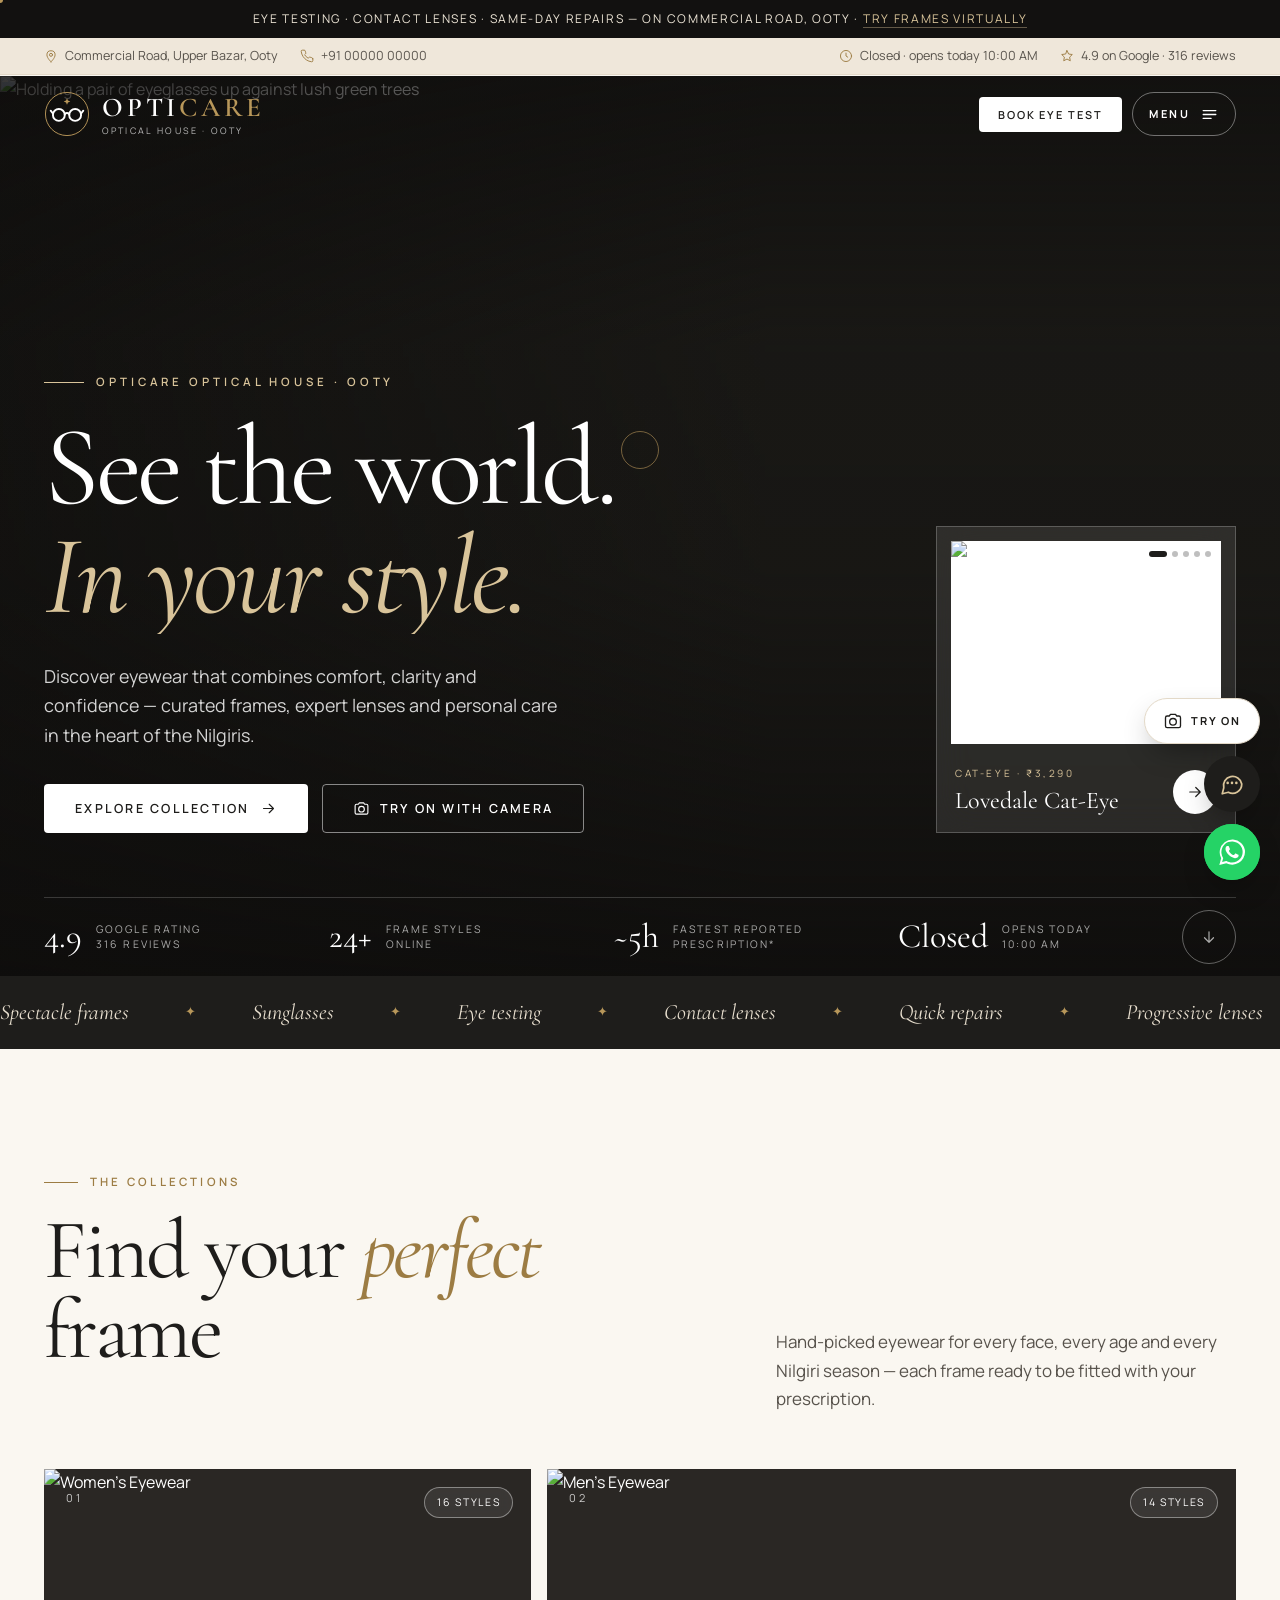
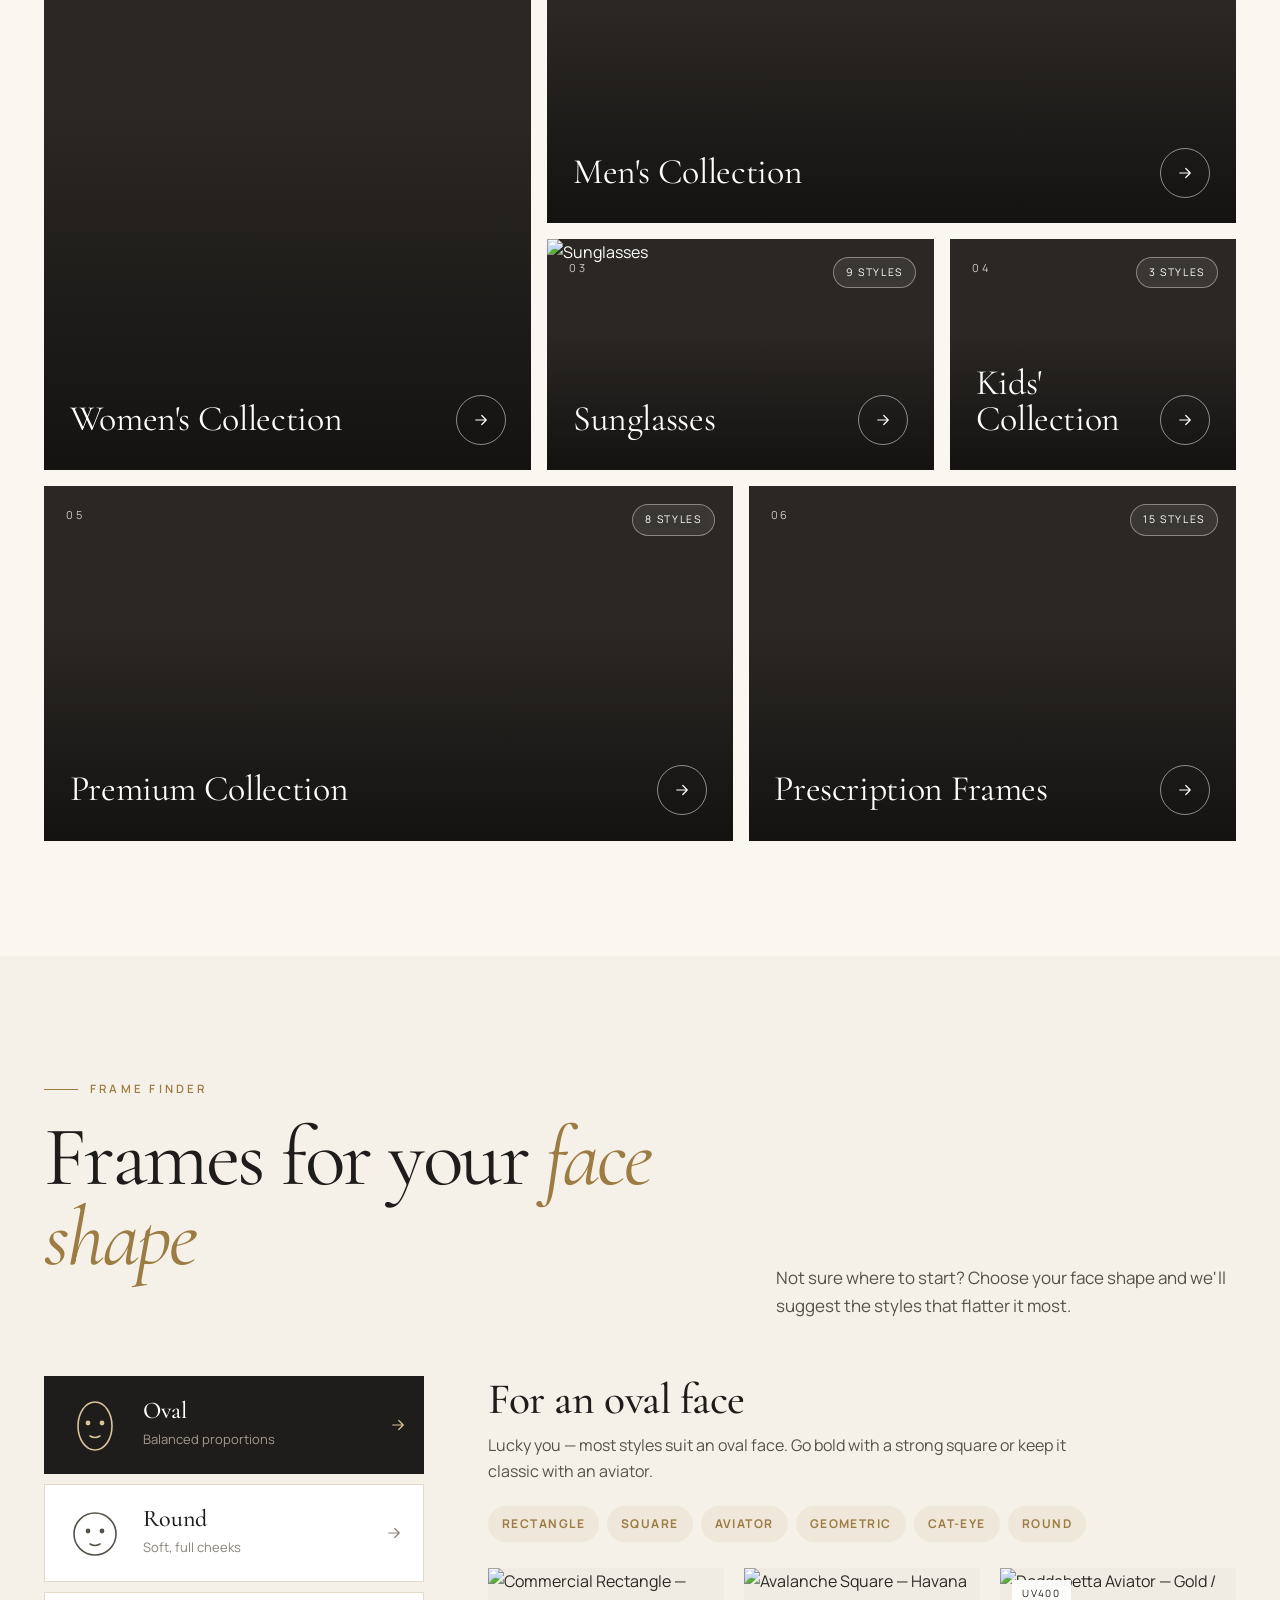
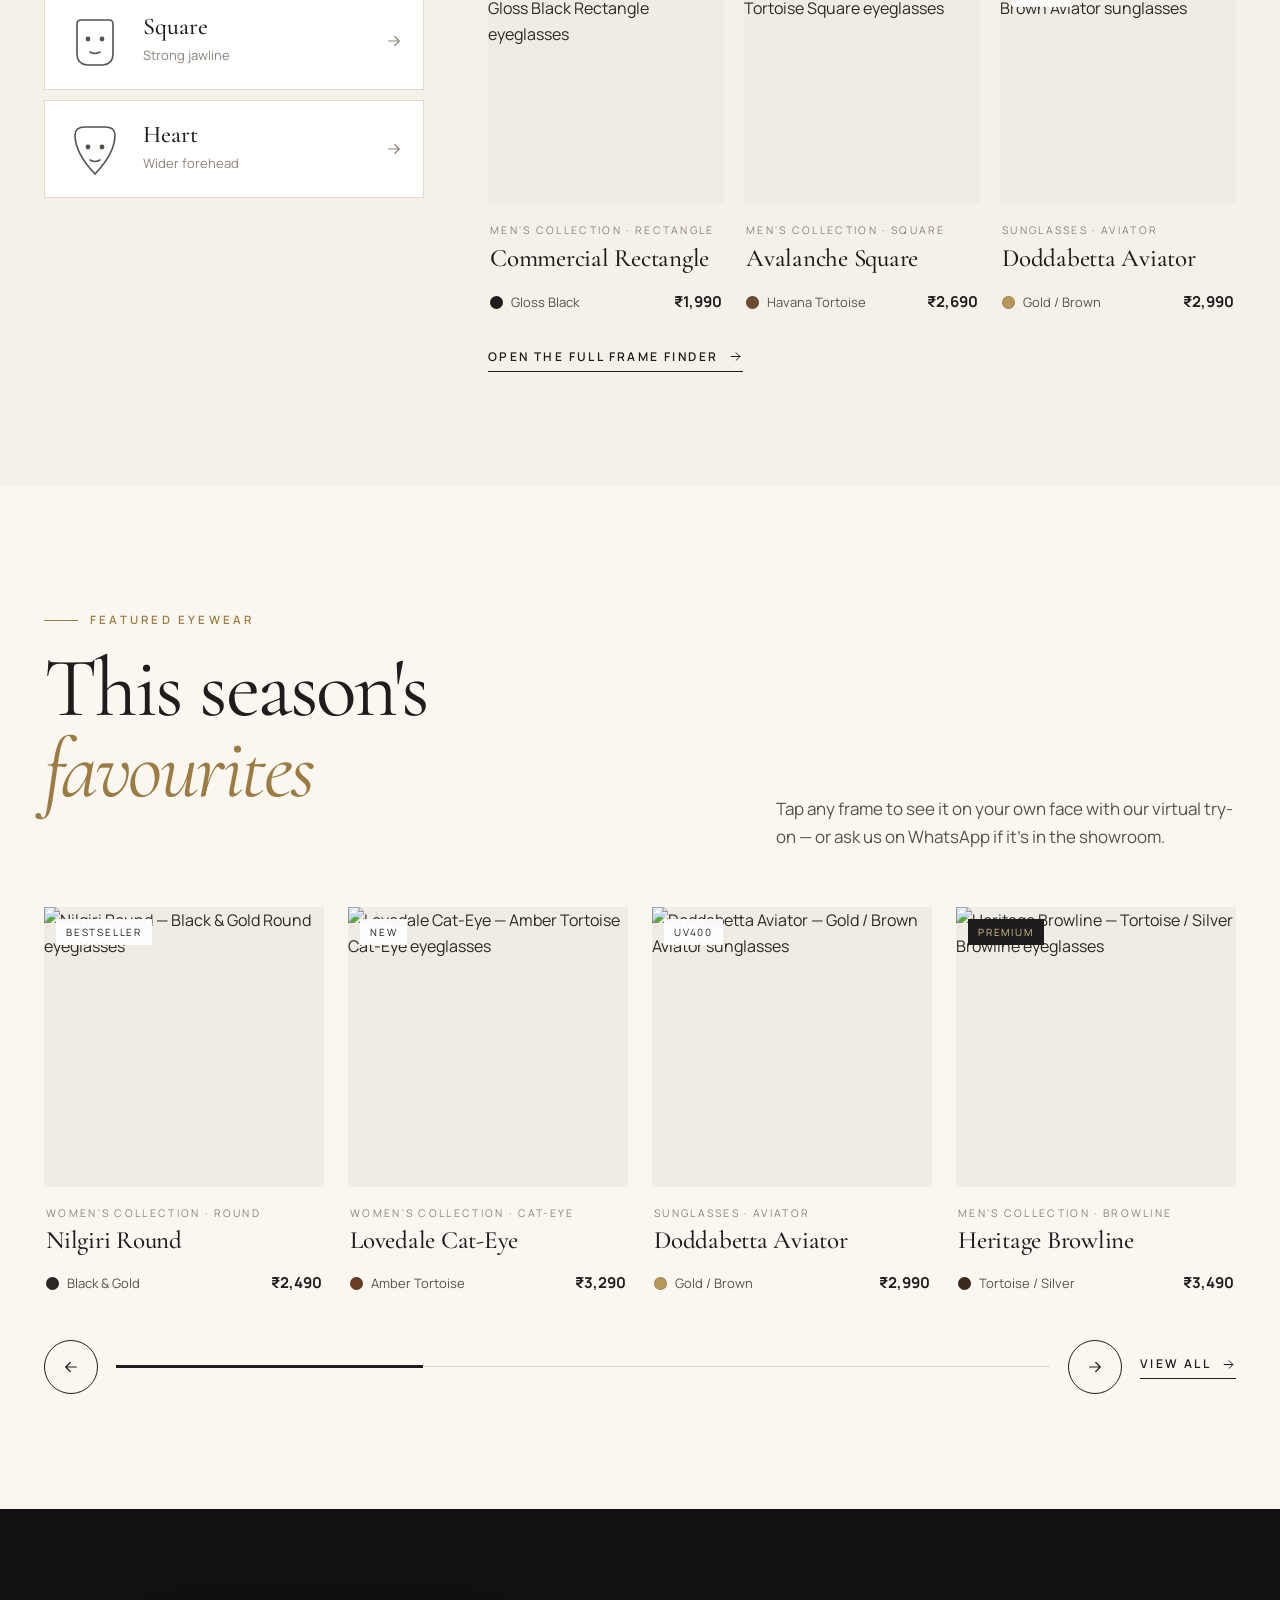
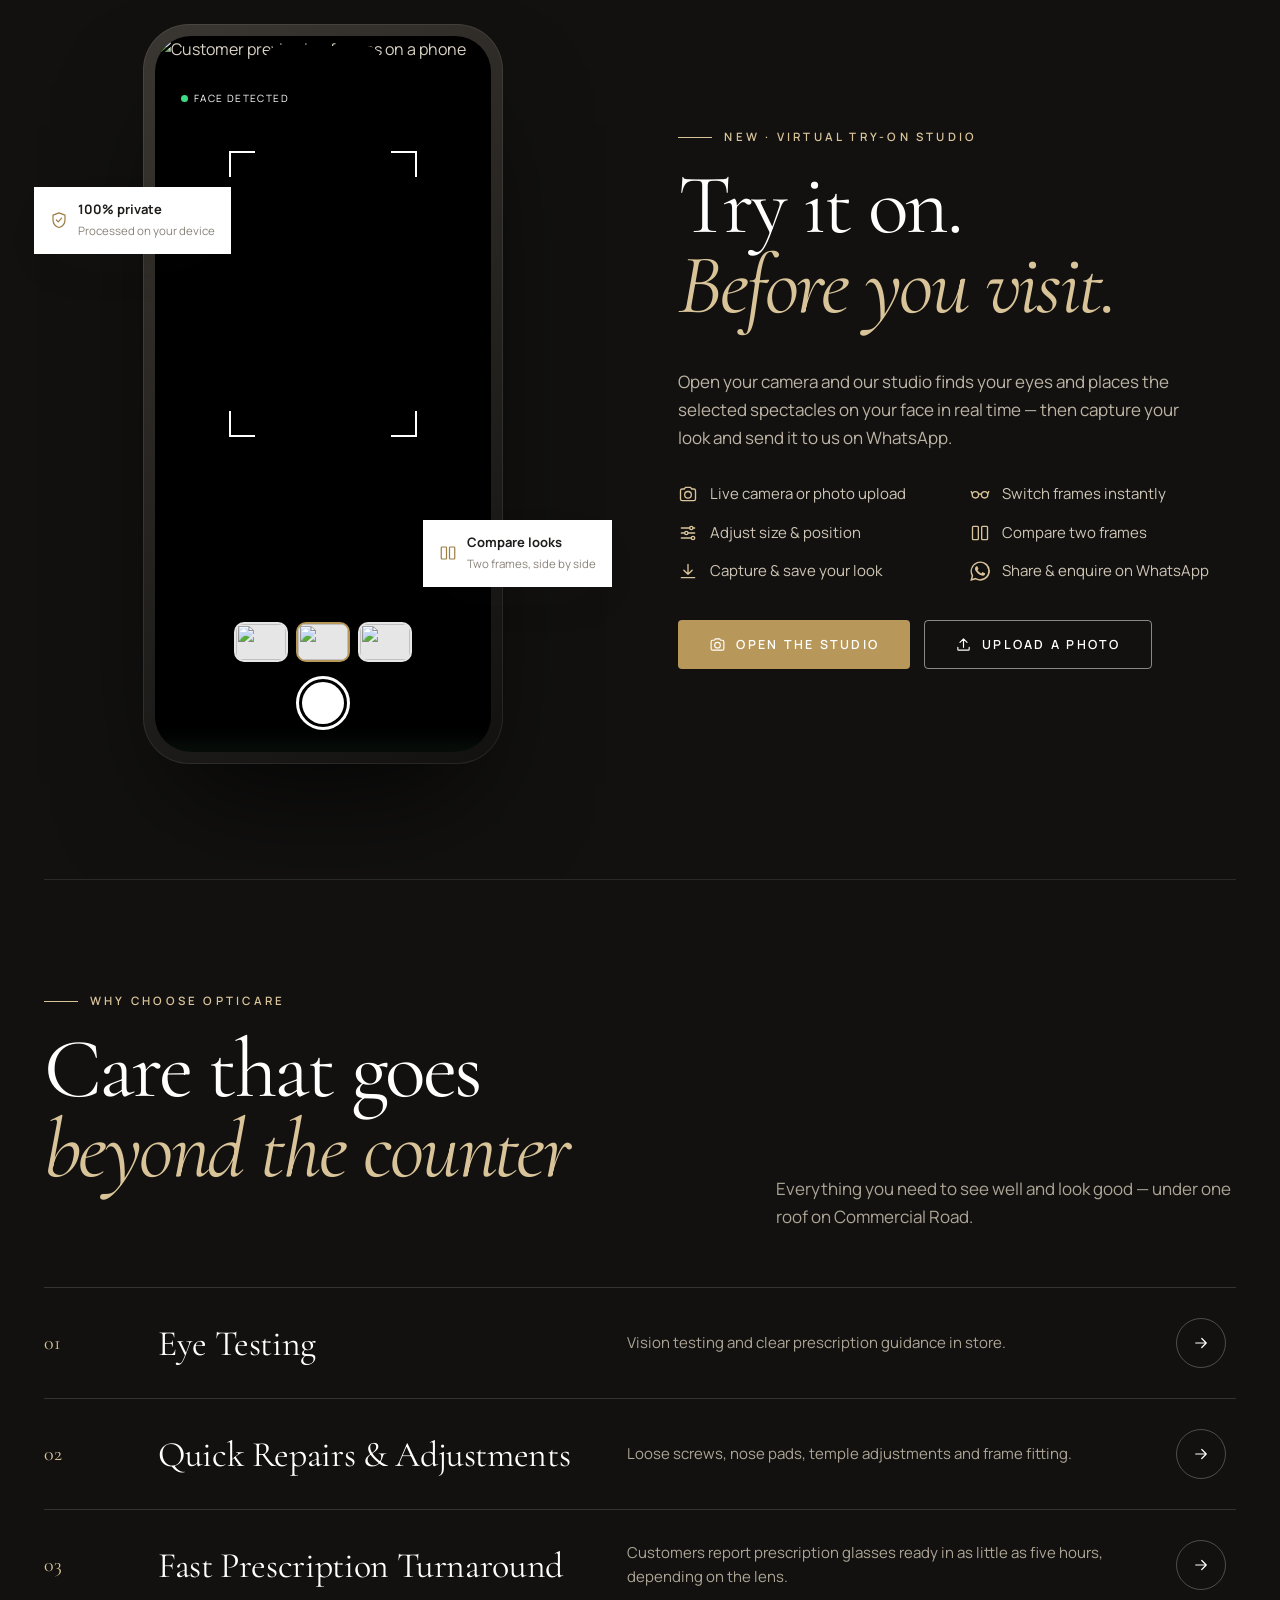
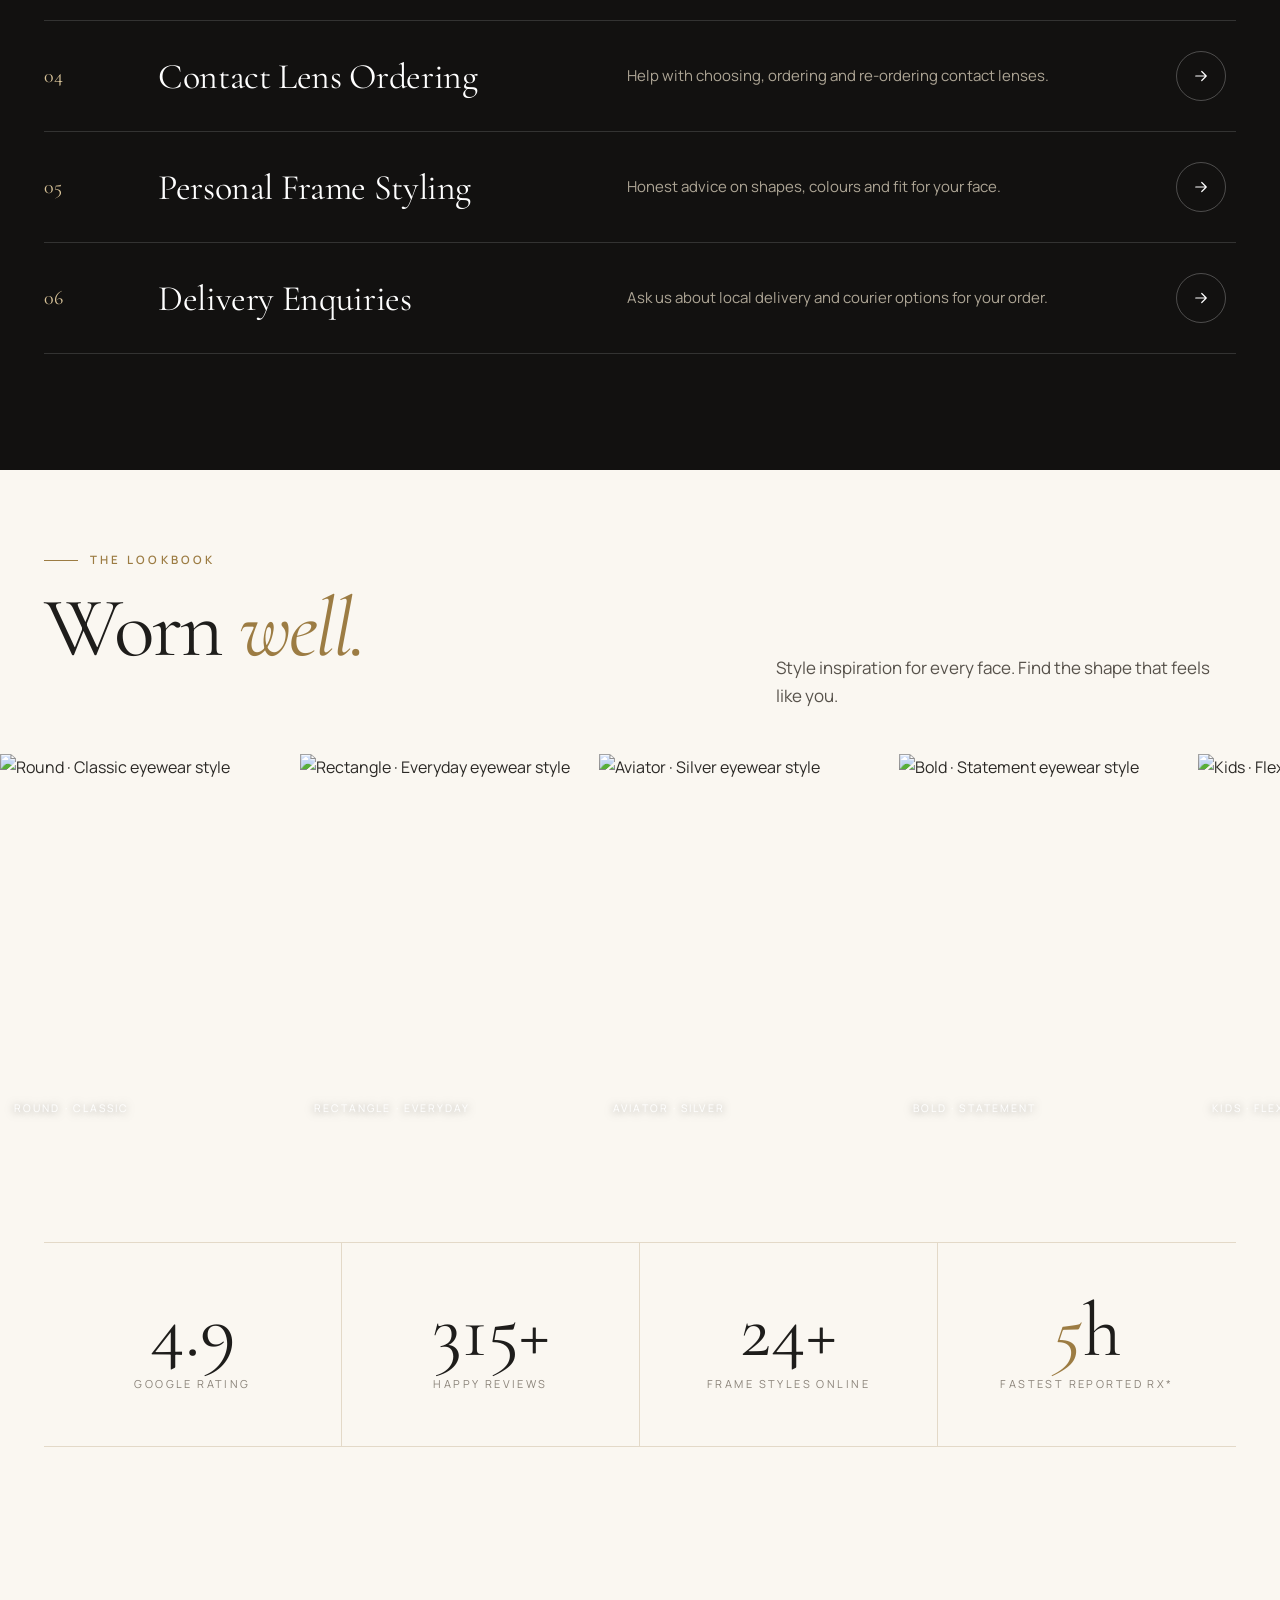
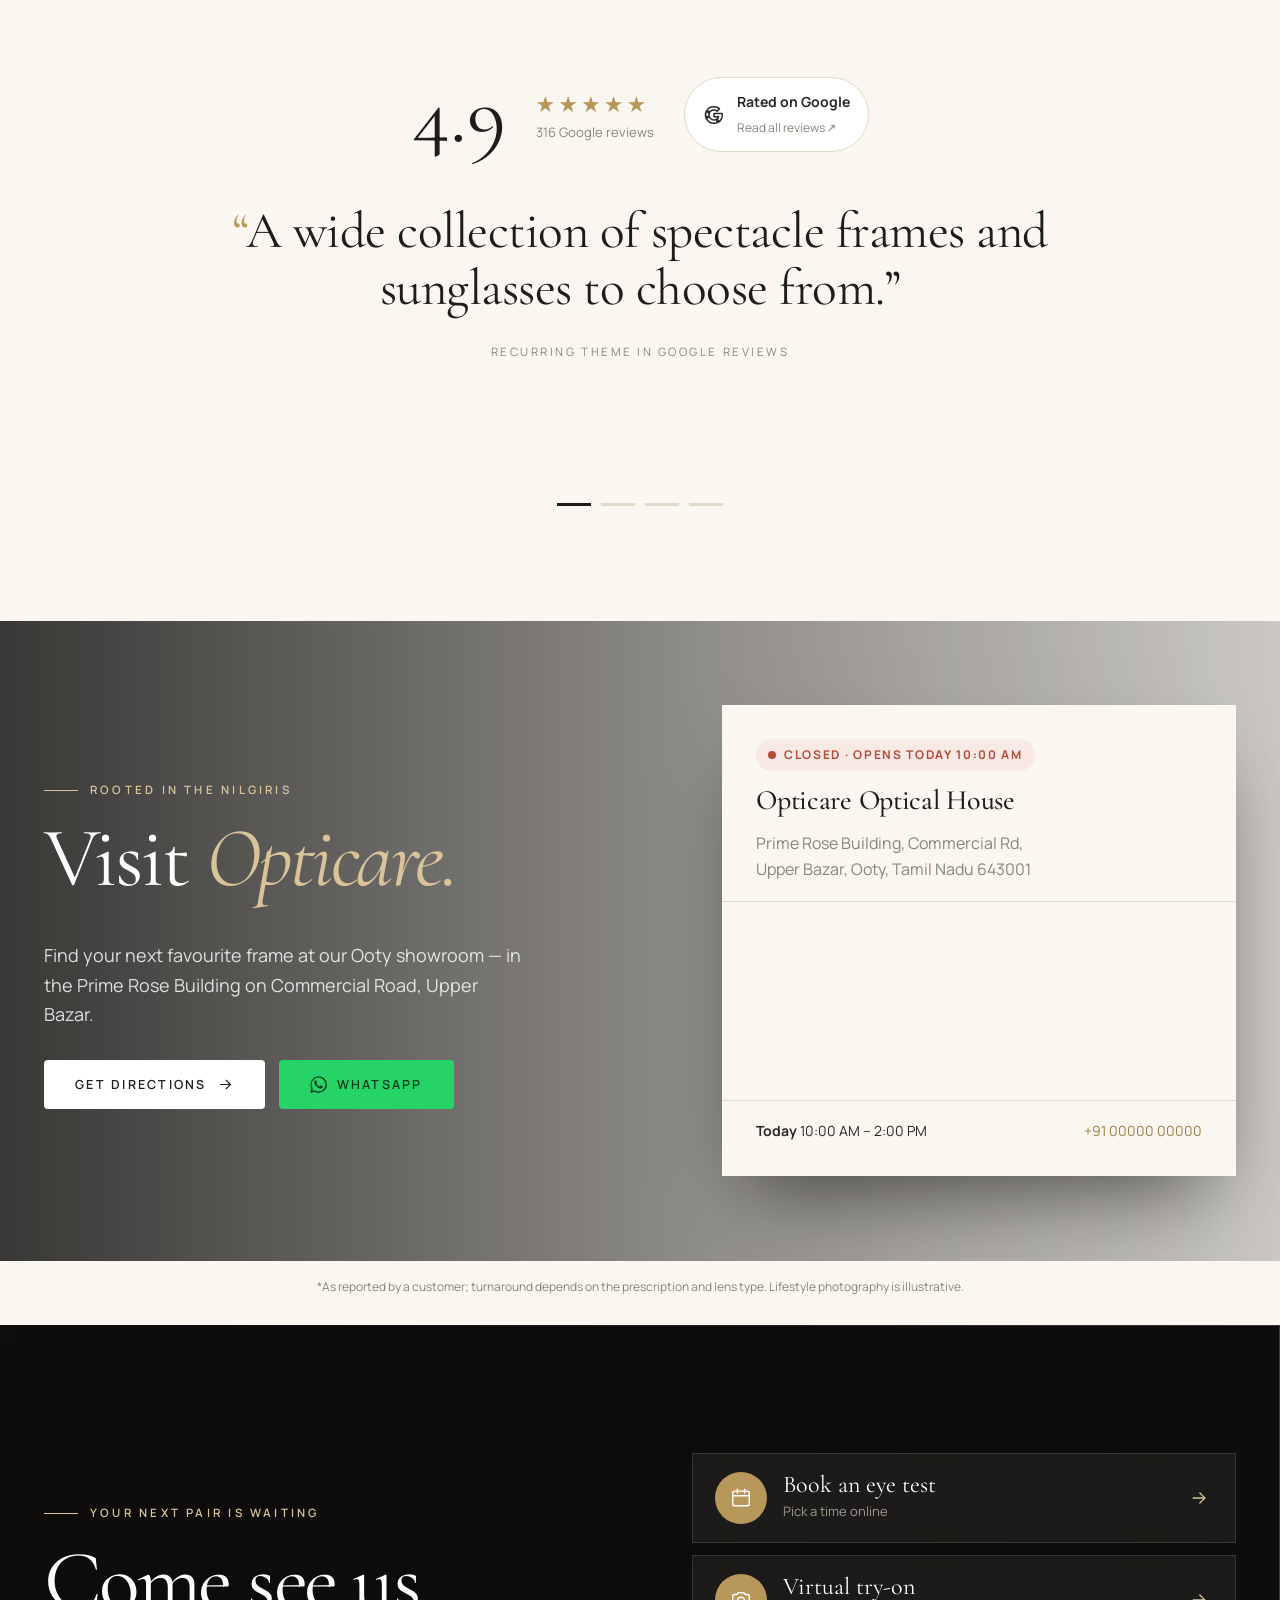
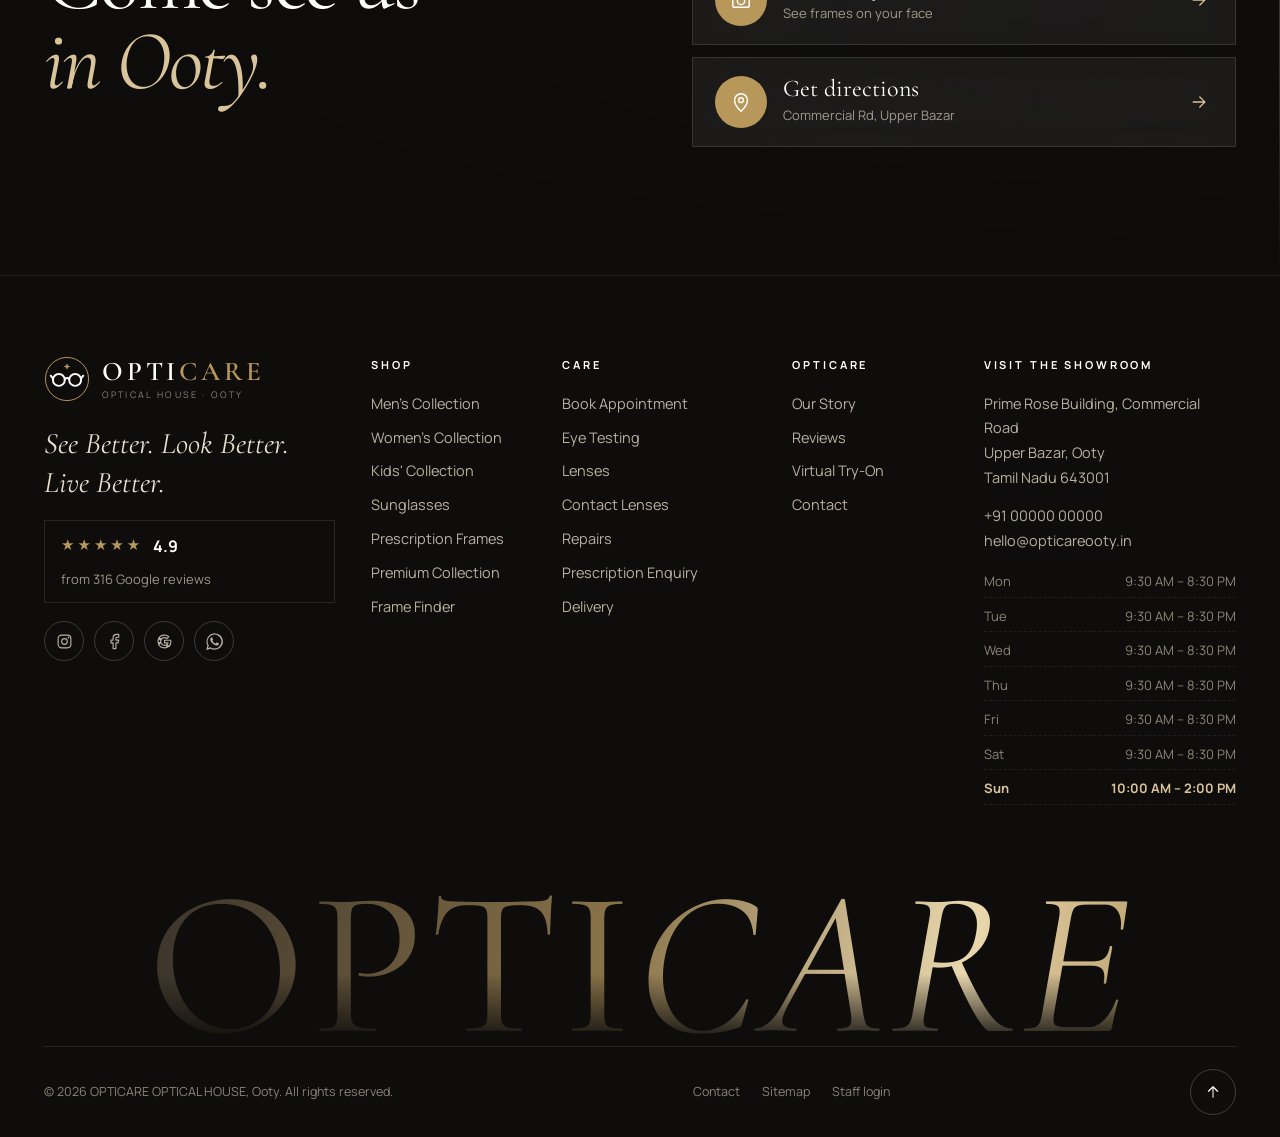
==== index.html @ bfa13536 "Initial commit: Opticare Optical House website Co-Authored-By: Claude Opus 5.5 <noreply@anthropic.co" ====
<!doctype html>
<html lang="en">
<head>
<meta charset="utf-8">
<meta name="viewport" content="width=device-width, initial-scale=1">
<title>Opticare Optical House – Best Optical Shop in Ooty | Spectacles, Sunglasses & Eye Testing</title>
<meta name="description" content="Opticare Optical House, Commercial Road, Ooty — premium spectacle frames, sunglasses, contact lenses, eye testing and quick repairs. Rated 4.9★ on Google. Try frames on virtually.">
<meta name="keywords" content="best optical shop in Ooty, spectacle shop Ooty, sunglasses shop Ooty, eye testing Ooty, contact lenses Ooty, spectacle repair Ooty, Commercial Road optical">
<meta property="og:type" content="website">
<meta property="og:title" content="Opticare Optical House – Ooty">
<meta property="og:description" content="See Better. Look Better. Live Better. Premium eyewear, eye testing and fast service on Commercial Road, Ooty.">
<meta property="og:image" content="assets/img/og-image.svg">
<meta name="theme-color" content="#FAF7F1">
<link rel="icon" href="assets/img/favicon.svg" type="image/svg+xml">
<link rel="preconnect" href="https://fonts.googleapis.com"><link rel="preconnect" href="https://fonts.gstatic.com" crossorigin>
<link href="https://fonts.googleapis.com/css2?family=Cormorant+Garamond:ital,wght@0,400;0,500;0,600;1,400;1,500&family=Manrope:wght@400;500;600;700&display=swap" rel="stylesheet">
<link rel="stylesheet" href="assets/css/style.css">
<link rel="stylesheet" href="assets/css/luxe.css">
<link rel="preconnect" href="https://images.unsplash.com">
<script type="application/ld+json">
{
  "@context": "https://schema.org",
  "@type": "Optician",
  "name": "OPTICARE OPTICAL HOUSE",
  "description": "Optical retailer in Ooty offering spectacle frames, sunglasses, contact lenses, eye testing and quick repairs.",
  "address": { "@type": "PostalAddress", "streetAddress": "Prime Rose Building, Commercial Rd, Upper Bazar", "addressLocality": "Ooty", "addressRegion": "Tamil Nadu", "postalCode": "643001", "addressCountry": "IN" },
  "aggregateRating": { "@type": "AggregateRating", "ratingValue": "4.9", "reviewCount": "316" },
  "priceRange": "₹₹",
  "hasMap": "https://www.google.com/maps/search/?api=1&query=OPTICARE+OPTICAL+HOUSE+Commercial+Rd+Ooty",
  "makesOffer": [
    { "@type": "Offer", "itemOffered": { "@type": "Service", "name": "Eye testing" } },
    { "@type": "Offer", "itemOffered": { "@type": "Service", "name": "Spectacle repair and adjustment" } },
    { "@type": "Offer", "itemOffered": { "@type": "Service", "name": "Contact lens ordering" } }
  ]
}
</script>
</head>
<body data-page="home" class="has-hero">
<div id="chrome-top"></div>
<main id="main">

  <!-- HERO -->
  <section class="hero-x" aria-labelledby="heroTitle">
    <div class="hx-bg"><img id="heroImg" alt="Holding a pair of eyeglasses up against lush green trees" fetchpriority="high"></div>
    <div class="container">
      <div class="hx-grid">
        <div>
          <div class="hx-kicker fade-up" style="--i:0"><i></i>Opticare Optical House · Ooty</div>
          <h1 id="heroTitle"><span class="line"><span style="--i:0">See the world.</span></span><span class="line"><span style="--i:1"><em>In your style.</em></span></span></h1>
          <p class="hx-lead fade-up" style="--i:1">Discover eyewear that combines comfort, clarity and confidence — curated frames, expert lenses and personal care in the heart of the Nilgiris.</p>
          <div class="btn-row fade-up" style="--i:2">
            <a class="btn btn-light" href="collections.html" data-cursor="Shop">Explore Collection <span data-icon="arrow"></span></a>
            <a class="btn btn-ghost-light" href="try-on.html" data-cursor="Try"><span data-icon="camera"></span> Try On With Camera</a>
          </div>
        </div>
        <aside class="glass-card fade-up" style="--i:3" aria-label="Featured frames">
          <div class="gc-dots" id="gcDots"></div>
          <div class="gc-media" id="gcMedia"></div>
          <div class="gc-body"><div><small id="gcCat">Featured frame</small><b id="gcName"></b></div><a class="gc-go" id="gcLink" aria-label="View featured frame"><span data-icon="arrow"></span></a></div>
        </aside>
      </div>
      <div class="hx-foot fade-up" style="--i:4">
        <div><strong>4.9</strong><span>Google rating<br>316 reviews</span></div>
        <div><strong id="hxCount">24+</strong><span>Frame styles<br>online</span></div>
        <div><strong>~5h</strong><span>Fastest reported<br>prescription*</span></div>
        <div><strong id="hxOpen">Open</strong><span id="hxOpenSub">Commercial Rd<br>Upper Bazar</span></div>
        <a class="hx-scroll" href="#collections" aria-label="Scroll to collections"><span data-icon="arrow"></span></a>
      </div>
    </div>
  </section>

  <div class="strip" aria-hidden="true"><div class="strip-track" id="strip"></div></div>

  <!-- COLLECTIONS BENTO -->
  <section class="section" id="collections" aria-labelledby="catTitle">
    <div class="container">
      <div class="split-head">
        <div><span class="eyebrow reveal">The Collections</span><h2 id="catTitle" class="mega-title reveal reveal-d1">Find your <em>perfect</em> frame</h2></div>
        <p class="reveal reveal-d2">Hand-picked eyewear for every face, every age and every Nilgiri season — each frame ready to be fitted with your prescription.</p>
      </div>
      <div class="bento" id="bento"></div>
    </div>
  </section>

  <!-- FACE SHAPE FINDER -->
  <section class="section bg-ivory2" aria-labelledby="faceTitle">
    <div class="container">
      <div class="split-head">
        <div><span class="eyebrow reveal">Frame Finder</span><h2 id="faceTitle" class="mega-title reveal reveal-d1">Frames for your <em>face shape</em></h2></div>
        <p class="reveal reveal-d2">Not sure where to start? Choose your face shape and we'll suggest the styles that flatter it most.</p>
      </div>
      <div class="face-finder reveal">
        <div class="face-tabs" id="faceTabs" role="tablist"></div>
        <div class="face-result" id="faceResult" aria-live="polite"></div>
      </div>
    </div>
  </section>

  <!-- FEATURED RAIL -->
  <section class="section" aria-labelledby="featTitle">
    <div class="container">
      <div class="split-head">
        <div><span class="eyebrow reveal">Featured Eyewear</span><h2 id="featTitle" class="mega-title reveal reveal-d1">This season's <em>favourites</em></h2></div>
        <p class="reveal reveal-d2">Tap any frame to see it on your own face with our virtual try-on — or ask us on WhatsApp if it's in the showroom.</p>
      </div>
      <div class="rail-wrap reveal">
        <div class="rail" id="rail"></div>
        <div class="rail-ctrl"><button class="rail-btn prev" id="railPrev" aria-label="Previous frames"><span data-icon="arrow"></span></button><div class="rail-bar"><i id="railBar"></i></div><button class="rail-btn" id="railNext" aria-label="Next frames"><span data-icon="arrow"></span></button><a class="link-arrow" href="collections.html">View all <span data-icon="arrow"></span></a></div>
      </div>
    </div>
  </section>

  <!-- TRY-ON SHOWCASE -->
  <section class="section ink" aria-labelledby="tryTitle">
    <div class="container tryon-show">
      <div style="position:relative">
        <div class="device reveal">
          <div class="screen">
            <span class="notch"></span>
            <img id="devImg" alt="Customer previewing frames on a phone" loading="lazy">
            <div class="scan"></div>
            <div class="focus-box"><i></i><i></i><i></i><i></i></div>
            <div class="dev-chip"><i></i>Face detected</div>
            <div class="dev-ui"><div class="dev-frames" id="devFrames"></div><div class="dev-shutter"></div></div>
          </div>
        </div>
        <div class="float-chip" style="left:-10px;top:22%"><span data-icon="shield"></span><div><b>100% private</b><small>Processed on your device</small></div></div>
        <div class="float-chip" style="right:-10px;bottom:24%;animation-delay:-3s"><span data-icon="compare"></span><div><b>Compare looks</b><small>Two frames, side by side</small></div></div>
      </div>
      <div>
        <span class="eyebrow">New · Virtual Try-On Studio</span>
        <h2 id="tryTitle" class="mega-title">Try it on.<br><em>Before you visit.</em></h2>
        <p style="font-size:17px;color:#BDB4A5;max-width:520px">Open your camera and our studio finds your eyes and places the selected spectacles on your face in real time — then capture your look and send it to us on WhatsApp.</p>
        <ul class="feature-list">
          <li><span data-icon="camera"></span>Live camera or photo upload</li>
          <li><span data-icon="frame"></span>Switch frames instantly</li>
          <li><span data-icon="sliders"></span>Adjust size & position</li>
          <li><span data-icon="compare"></span>Compare two frames</li>
          <li><span data-icon="download"></span>Capture & save your look</li>
          <li><span data-icon="whatsapp"></span>Share & enquire on WhatsApp</li>
        </ul>
        <div class="btn-row"><a class="btn btn-gold" href="try-on.html"><span data-icon="camera"></span> Open the Studio</a><a class="btn btn-ghost-light" href="try-on.html?mode=upload"><span data-icon="upload"></span> Upload a Photo</a></div>
      </div>
    </div>
  </section>

  <!-- SERVICES -->
  <section class="section ink" style="padding-top:0" aria-labelledby="svcTitle">
    <div class="container">
      <div class="split-head" style="border-top:1px solid rgba(255,255,255,.1);padding-top:clamp(60px,8vw,110px)">
        <div><span class="eyebrow">Why Choose Opticare</span><h2 id="svcTitle" class="mega-title">Care that goes <em>beyond the counter</em></h2></div>
        <p style="color:#ADA595">Everything you need to see well and look good — under one roof on Commercial Road.</p>
      </div>
      <div class="svc-rows" id="svcRows"></div>
    </div>
    <div class="hover-img" id="hoverImg"><img alt=""></div>
  </section>

  <!-- LOOKBOOK -->
  <section class="section-sm" aria-label="Lookbook" style="padding-bottom:30px">
    <div class="container" style="margin-bottom:34px"><div class="split-head" style="margin:0"><div><span class="eyebrow">The Lookbook</span><h2 class="mega-title">Worn <em>well.</em></h2></div><p>Style inspiration for every face. Find the shape that feels like you.</p></div></div>
    <div class="lookbook"><div class="lb-track" id="lookbook"></div></div>
  </section>

  <!-- COUNTERS -->
  <section class="section-sm" aria-label="Opticare in numbers">
    <div class="container"><div class="counter-band reveal">
      <div><strong data-count="4.9" data-dec="1">0</strong><span>Google rating</span></div>
      <div><strong data-count="316" data-suffix="+">0</strong><span>Happy reviews</span></div>
      <div><strong data-count="24" data-suffix="+" id="ctFrames">0</strong><span>Frame styles online</span></div>
      <div><strong><em data-count="5">0</em>h</strong><span>Fastest reported Rx*</span></div>
    </div></div>
  </section>

  <!-- REVIEWS -->
  <section class="section" aria-labelledby="revTitle">
    <div class="container">
      <div class="center"><span class="eyebrow no-line reveal">Trusted by our customers</span><h2 id="revTitle" class="sr-only">Customer reviews</h2></div>
      <div class="rating-row reveal">
        <span class="big">4.9</span>
        <div><div class="stars" style="font-size:22px">★★★★★</div><div class="muted" style="font-size:13px">316 Google reviews</div></div>
        <a class="g-badge" id="gBadge" target="_blank" rel="noopener"><span data-icon="google"></span><div><b>Rated on Google</b><small>Read all reviews ↗</small></div></a>
      </div>
      <div class="statement reveal" id="statement"></div>
      <div class="st-dots" id="stDots"></div>
    </div>
  </section>

  <!-- VISIT / OOTY -->
  <section class="photo-band" aria-labelledby="visitTitle">
    <div class="pb-bg" data-depth="-0.12"><img id="bandImg" alt="The Nilgiri mountain railway winding through green hills near Ooty" loading="lazy"></div>
    <div class="container">
      <div>
        <span class="eyebrow" style="color:var(--gold-soft)">Rooted in the Nilgiris</span>
        <h2 id="visitTitle" class="mega-title" style="color:#fff">Visit <em style="color:var(--gold-soft)">Opticare.</em></h2>
        <p style="font-size:18px;color:rgba(255,255,255,.82);max-width:480px">Find your next favourite frame at our Ooty showroom — in the Prime Rose Building on Commercial Road, Upper Bazar.</p>
        <div class="btn-row" style="margin-top:30px"><a class="btn btn-light" data-dir>Get Directions <span data-icon="arrow"></span></a><a class="btn btn-wa" data-wa="Hello Opticare, I'd like to visit the showroom."><span data-icon="whatsapp"></span> WhatsApp</a></div>
      </div>
      <div class="visit-card reveal">
        <span class="open-pill" id="visitPill"></span>
        <h4 style="margin-top:14px">Opticare Optical House</h4>
        <p class="muted" style="margin:0">Prime Rose Building, Commercial Rd,<br>Upper Bazar, Ooty, Tamil Nadu 643001</p>
        <div class="map-mini"><iframe id="homeMap" title="Map to Opticare Optical House, Ooty" loading="lazy" referrerpolicy="no-referrer-when-downgrade"></iframe></div>
        <div style="display:flex;justify-content:space-between;gap:12px;flex-wrap:wrap;font-size:14px"><span><b>Today</b> <span id="todayHours"></span></span><a data-store="phone" data-tel class="gold"></a></div>
      </div>
    </div>
  </section>

  <p class="muted center" style="font-size:12px;padding:16px">*As reported by a customer; turnaround depends on the prescription and lens type. Lifestyle photography is illustrative.</p>
</main>
<div id="chrome-bottom"></div>
<script src="assets/js/data.js"></script>
<script src="assets/js/frames.js"></script>
<script src="assets/js/layout.js"></script>
<script src="assets/js/pages.js"></script>
</body>
</html>
---- assets/css/style.css ----
/* ==========================================================
   OPTICARE OPTICAL HOUSE — premium eyewear showroom theme
   Ivory · Charcoal · Champagne gold · Light beige
   ========================================================== */
:root {
  --ivory: #FAF7F1;
  --ivory-2: #F6F1E8;
  --beige: #EFE7DA;
  --beige-2: #E6DBC9;
  --charcoal: #1E1D1B;
  --ink: #2B2926;
  --ink-2: #57524B;
  --muted: #8A8379;
  --gold: #B8975A;
  --gold-deep: #9C7C43;
  --gold-soft: #D9C49A;
  --line: #E3D9C8;
  --white: #FFFFFF;
  --black: #121110;
  --green: #2F7D5B;
  --red: #B54A3A;
  --amber: #B7862C;
  --wa: #25D366;
  --serif: "Cormorant Garamond", "Playfair Display", Georgia, serif;
  --sans: "Manrope", "Inter", system-ui, -apple-system, "Segoe UI", sans-serif;
  --radius: 4px;
  --radius-lg: 14px;
  --shadow: 0 18px 50px -24px rgba(30, 29, 27, .28);
  --shadow-sm: 0 6px 24px -14px rgba(30, 29, 27, .3);
  --ease: cubic-bezier(.22, .8, .24, 1);
  --container: 1240px;
}

*, *::before, *::after { box-sizing: border-box; }
html { scroll-behavior: smooth; -webkit-text-size-adjust: 100%; }
body {
  margin: 0; background: var(--ivory); color: var(--ink);
  font-family: var(--sans); font-size: 16px; line-height: 1.65;
  -webkit-font-smoothing: antialiased; overflow-x: hidden;
}
img, svg, video, canvas { max-width: 100%; display: block; }
a { color: inherit; text-decoration: none; }
button { font: inherit; cursor: pointer; }
input, select, textarea { font: inherit; color: inherit; }
::selection { background: var(--gold-soft); color: var(--charcoal); }
:focus-visible { outline: 2px solid var(--gold); outline-offset: 3px; }

h1, h2, h3, h4 { font-family: var(--serif); font-weight: 500; color: var(--charcoal); line-height: 1.1; margin: 0 0 .5em; letter-spacing: -.01em; }
h1 { font-size: clamp(42px, 6.4vw, 92px); }
h2 { font-size: clamp(32px, 4.2vw, 56px); }
h3 { font-size: clamp(22px, 2.2vw, 30px); }
h4 { font-size: 21px; }
p { margin: 0 0 1em; }
.serif { font-family: var(--serif); }
.italic { font-style: italic; }
.muted { color: var(--muted); }
.gold { color: var(--gold-deep); }
.center { text-align: center; }
.hidden { display: none !important; }
.sr-only { position: absolute; width: 1px; height: 1px; overflow: hidden; clip: rect(0 0 0 0); white-space: nowrap; }

.container { width: 100%; max-width: var(--container); margin: 0 auto; padding: 0 24px; }
.section { padding: clamp(64px, 9vw, 120px) 0; }
.section-sm { padding: clamp(40px, 6vw, 72px) 0; }
.bg-beige { background: var(--beige); }
.bg-ivory2 { background: var(--ivory-2); }
.bg-dark { background: var(--charcoal); color: #E9E3D8; }
.bg-dark h1, .bg-dark h2, .bg-dark h3, .bg-dark h4 { color: #FBF8F2; }

.eyebrow {
  display: inline-flex; align-items: center; gap: 12px;
  font-size: 11.5px; letter-spacing: .28em; text-transform: uppercase;
  color: var(--gold-deep); font-weight: 600; margin-bottom: 18px;
}
.eyebrow::before { content: ""; width: 34px; height: 1px; background: currentColor; }
.eyebrow.no-line::before { display: none; }
.lead { font-size: clamp(17px, 1.5vw, 20px); color: var(--ink-2); max-width: 640px; }
.sec-head { display: flex; justify-content: space-between; align-items: flex-end; gap: 24px; margin-bottom: 48px; flex-wrap: wrap; }
.sec-head > div { max-width: 680px; }
.sec-head.center { flex-direction: column; align-items: center; text-align: center; }
.sec-head.center .lead { margin: 0 auto; }
.divider { height: 1px; background: var(--line); border: 0; margin: 32px 0; }

/* ---------- Buttons ---------- */
.btn {
  display: inline-flex; align-items: center; justify-content: center; gap: 10px;
  padding: 15px 30px; border-radius: var(--radius); border: 1px solid transparent;
  font-size: 12.5px; font-weight: 600; letter-spacing: .18em; text-transform: uppercase;
  transition: background .35s var(--ease), color .35s var(--ease), border-color .35s var(--ease), transform .35s var(--ease), box-shadow .35s var(--ease);
  white-space: nowrap; line-height: 1.2;
}
.btn svg { width: 17px; height: 17px; flex: none; }
.btn-dark { background: var(--black); color: #fff; }
.btn-dark:hover { background: var(--gold-deep); transform: translateY(-2px); box-shadow: var(--shadow-sm); }
.btn-outline { border-color: var(--charcoal); color: var(--charcoal); background: transparent; }
.btn-outline:hover { background: var(--charcoal); color: #fff; }
.btn-light { background: #fff; color: var(--charcoal); }
.btn-light:hover { background: var(--gold-soft); }
.btn-gold { background: var(--gold); color: #fff; }
.btn-gold:hover { background: var(--gold-deep); transform: translateY(-2px); }
.btn-ghost-light { border-color: rgba(255,255,255,.5); color: #fff; }
.btn-ghost-light:hover { background: #fff; color: var(--charcoal); }
.btn-wa { background: var(--wa); color: #0B3B1E; }
.btn-wa:hover { background: #1EBE5A; transform: translateY(-2px); }
.btn-sm { padding: 10px 18px; font-size: 11px; }
.btn-block { width: 100%; }
.btn[disabled] { opacity: .45; pointer-events: none; }
.link-arrow { display: inline-flex; align-items: center; gap: 10px; font-size: 12px; letter-spacing: .2em; text-transform: uppercase; font-weight: 600; color: var(--charcoal); border-bottom: 1px solid var(--charcoal); padding-bottom: 4px; transition: gap .3s var(--ease), color .3s; }
.link-arrow:hover { gap: 16px; color: var(--gold-deep); border-color: var(--gold-deep); }
.link-arrow svg { width: 15px; height: 15px; }
.btn-row { display: flex; flex-wrap: wrap; gap: 14px; }

/* ---------- Top bar & header ---------- */
.announce { background: var(--black); color: #EDE5D6; text-align: center; font-size: 12px; letter-spacing: .14em; text-transform: uppercase; padding: 9px 16px; }
.announce a { color: var(--gold-soft); border-bottom: 1px solid rgba(217,196,154,.4); }
.topbar { background: var(--beige); font-size: 12.5px; color: var(--ink-2); border-bottom: 1px solid var(--line); }
.topbar .container { display: flex; justify-content: space-between; gap: 18px; padding-top: 8px; padding-bottom: 8px; }
.topbar .tb-group { display: flex; gap: 22px; align-items: center; flex-wrap: wrap; }
.topbar a, .topbar span { display: inline-flex; gap: 7px; align-items: center; }
.topbar svg { width: 14px; height: 14px; color: var(--gold-deep); }
.topbar a:hover { color: var(--charcoal); }

.site-header { position: sticky; top: 0; z-index: 60; background: rgba(250, 247, 241, .92); backdrop-filter: saturate(1.4) blur(14px); -webkit-backdrop-filter: saturate(1.4) blur(14px); border-bottom: 1px solid transparent; transition: border-color .3s, box-shadow .3s; }
.site-header.scrolled { border-color: var(--line); box-shadow: 0 10px 30px -26px rgba(0,0,0,.5); }
.nav { display: flex; align-items: center; justify-content: space-between; gap: 24px; height: 78px; }
.brand { display: flex; align-items: center; gap: 12px; }
.brand-mark { width: 46px; height: 46px; color: var(--charcoal); }
.brand-text { display: flex; flex-direction: column; line-height: 1; }
.brand-name { font-family: var(--serif); font-size: 27px; font-weight: 600; letter-spacing: .14em; color: var(--charcoal); }
.brand-name b { color: var(--gold); font-weight: 600; }
.brand-sub { font-size: 9.5px; letter-spacing: .38em; text-transform: uppercase; color: var(--muted); margin-top: 5px; }
.nav-links { display: flex; align-items: center; gap: 4px; list-style: none; margin: 0; padding: 0; }
.nav-links > li { position: relative; }
.nav-links > li > a, .nav-links > li > button {
  display: inline-flex; align-items: center; gap: 6px; padding: 10px 13px; background: none; border: 0;
  font-size: 12px; letter-spacing: .16em; text-transform: uppercase; font-weight: 600; color: var(--ink);
  position: relative;
}
.nav-links > li > a::after, .nav-links > li > button::after { content: ""; position: absolute; left: 13px; right: 13px; bottom: 4px; height: 1px; background: var(--gold); transform: scaleX(0); transform-origin: left; transition: transform .35s var(--ease); }
.nav-links > li > a:hover::after, .nav-links > li > a.active::after, .nav-links > li > button:hover::after, .nav-links > li.open > button::after { transform: scaleX(1); }
.nav-links svg { width: 12px; height: 12px; }
.mega {
  position: absolute; top: calc(100% + 14px); left: 50%; transform: translate(-50%, 8px);
  width: min(760px, 92vw); background: var(--ivory); border: 1px solid var(--line); box-shadow: var(--shadow);
  padding: 28px; display: grid; grid-template-columns: 1fr 1fr 1.1fr; gap: 24px;
  opacity: 0; visibility: hidden; transition: opacity .3s var(--ease), transform .3s var(--ease), visibility .3s;
}
.nav-links > li.open .mega, .nav-links > li:hover .mega { opacity: 1; visibility: visible; transform: translate(-50%, 0); }
.nav-links > li:hover::before { content: ""; position: absolute; left: 0; right: 0; top: 100%; height: 16px; }
.mega h5 { font-size: 10.5px; letter-spacing: .26em; text-transform: uppercase; color: var(--gold-deep); margin: 0 0 10px; font-family: var(--sans); font-weight: 700; }
.mega a { display: block; padding: 6px 0; font-size: 14.5px; color: var(--ink-2); transition: color .2s, padding .3s var(--ease); }
.mega a:hover { color: var(--charcoal); padding-left: 6px; }
.mega-feature { background: var(--charcoal); color: #EDE5D6; padding: 22px; display: flex; flex-direction: column; justify-content: space-between; }
.mega-feature h4 { color: #fff; font-size: 24px; }
.mega-feature p { font-size: 13.5px; color: #C9C0B1; }
.mega-feature a { color: var(--gold-soft); font-size: 12px; letter-spacing: .2em; text-transform: uppercase; font-weight: 600; }
.nav-cta { display: flex; align-items: center; gap: 10px; }
.icon-btn { width: 44px; height: 44px; display: inline-grid; place-items: center; border: 1px solid var(--line); background: transparent; border-radius: 50%; color: var(--charcoal); transition: background .3s, border-color .3s; }
.icon-btn:hover { background: var(--beige); border-color: var(--gold-soft); }
.icon-btn svg { width: 19px; height: 19px; }
.menu-btn { display: none; }
.menu-label { font-size: 11px; letter-spacing: .22em; font-weight: 700; }

/* Mobile drawer */
.drawer-bg { position: fixed; inset: 0; background: rgba(18,17,16,.45); z-index: 90; opacity: 0; visibility: hidden; transition: .35s; }
.drawer { position: fixed; top: 0; right: 0; bottom: 0; width: min(420px, 100%); background: var(--ivory); z-index: 91; transform: translateX(100%); transition: transform .45s var(--ease); display: flex; flex-direction: column; overflow-y: auto; }
body.drawer-open .drawer { transform: none; }
body.drawer-open .drawer-bg { opacity: 1; visibility: visible; }
body.drawer-open { overflow: hidden; }
.drawer-head { display: flex; align-items: center; justify-content: space-between; padding: 18px 22px; border-bottom: 1px solid var(--line); }
.drawer nav { padding: 12px 22px 24px; }
.drawer nav a { display: flex; justify-content: space-between; align-items: center; padding: 15px 0; border-bottom: 1px solid var(--line); font-family: var(--serif); font-size: 25px; color: var(--charcoal); }
.drawer nav a small { font-family: var(--sans); font-size: 11px; color: var(--muted); letter-spacing: .2em; }
.drawer nav .sub { padding-left: 14px; }
.drawer nav .sub a { font-size: 18px; padding: 10px 0; color: var(--ink-2); }
.drawer-foot { margin-top: auto; padding: 22px; background: var(--beige); display: grid; gap: 10px; }

/* ---------- Hero ---------- */
.hero { position: relative; min-height: min(92vh, 860px); display: flex; align-items: center; overflow: hidden; background: radial-gradient(120% 90% at 78% 30%, #F4ECDD 0%, var(--ivory) 52%, #F2EBDF 100%); }
.hero-layers { position: absolute; inset: 0; pointer-events: none; }
.hero-layers .hills { position: absolute; left: -5%; right: -5%; bottom: -2px; width: 110%; }
.hero-sun { position: absolute; right: 14%; top: 14%; width: 420px; height: 420px; border-radius: 50%; background: radial-gradient(circle, rgba(217,196,154,.55), rgba(217,196,154,0) 68%); filter: blur(4px); }
.hero .container { position: relative; z-index: 2; display: grid; grid-template-columns: 1.05fr 1fr; gap: 40px; align-items: center; padding-top: 60px; padding-bottom: 120px; }
.hero h1 { margin-bottom: 26px; }
.hero h1 em { font-style: italic; color: var(--gold-deep); }
.hero .lead { margin-bottom: 36px; }
.hero-meta { display: flex; gap: 28px; margin-top: 46px; flex-wrap: wrap; }
.hero-meta div { border-left: 1px solid var(--gold-soft); padding-left: 14px; }
.hero-meta strong { display: block; font-family: var(--serif); font-size: 30px; font-weight: 500; color: var(--charcoal); line-height: 1; }
.hero-meta span { font-size: 11px; letter-spacing: .2em; text-transform: uppercase; color: var(--muted); }
.hero-visual { position: relative; aspect-ratio: 1 / 1; max-width: 560px; justify-self: end; width: 100%; }
.hero-frame-card { position: absolute; inset: 6% 0 6% 6%; background: linear-gradient(160deg, #fff 0%, #F3EBDD 100%); border: 1px solid var(--line); box-shadow: var(--shadow); display: grid; place-items: center; overflow: hidden; }
.hero-frame-card::before { content: ""; position: absolute; inset: 18px; border: 1px solid rgba(184,151,90,.35); }
.hero-frame-card .glasses { width: 82%; filter: drop-shadow(0 30px 24px rgba(30,29,27,.22)); animation: floaty 7s ease-in-out infinite; }
.hero-frame-card .caption { position: absolute; bottom: 34px; left: 0; right: 0; text-align: center; font-size: 11px; letter-spacing: .3em; text-transform: uppercase; color: var(--muted); }
.hero-frame-card .caption b { display: block; font-family: var(--serif); font-size: 26px; letter-spacing: .02em; text-transform: none; color: var(--charcoal); font-weight: 500; margin-bottom: 4px; }
.hero-badge { position: absolute; left: -6%; bottom: -2%; background: var(--charcoal); color: #fff; padding: 18px 22px; box-shadow: var(--shadow); display: flex; gap: 14px; align-items: center; z-index: 3; }
.hero-badge strong { font-family: var(--serif); font-size: 38px; font-weight: 500; line-height: 1; color: var(--gold-soft); }
.hero-badge span { font-size: 11px; letter-spacing: .14em; text-transform: uppercase; line-height: 1.5; color: #CFC6B6; }
.hero-tag { position: absolute; right: -2%; top: 8%; background: #fff; border: 1px solid var(--line); padding: 12px 18px; font-size: 11.5px; letter-spacing: .16em; text-transform: uppercase; display: flex; gap: 10px; align-items: center; box-shadow: var(--shadow-sm); z-index: 3; }
.hero-tag i { width: 8px; height: 8px; border-radius: 50%; background: var(--green); box-shadow: 0 0 0 4px rgba(47,125,91,.15); }
.scroll-cue { position: absolute; left: 50%; bottom: 26px; transform: translateX(-50%); z-index: 3; font-size: 10px; letter-spacing: .3em; text-transform: uppercase; color: var(--muted); display: flex; flex-direction: column; align-items: center; gap: 8px; }
.scroll-cue::after { content: ""; width: 1px; height: 38px; background: linear-gradient(var(--gold), transparent); animation: cue 2.2s ease-in-out infinite; }
@keyframes cue { 0% { transform: scaleY(0); transform-origin: top; } 50% { transform: scaleY(1); transform-origin: top; } 51% { transform-origin: bottom; } 100% { transform: scaleY(0); transform-origin: bottom; } }
@keyframes floaty { 0%, 100% { transform: translateY(0) rotate(-1.5deg); } 50% { transform: translateY(-14px) rotate(1deg); } }

/* Marquee strip */
.strip { background: var(--charcoal); color: #E8DFCF; overflow: hidden; padding: 18px 0; }
.strip-track { display: flex; gap: 56px; width: max-content; animation: marquee 38s linear infinite; }
.strip span { font-family: var(--serif); font-size: 22px; font-style: italic; display: inline-flex; align-items: center; gap: 56px; white-space: nowrap; }
.strip span::after { content: "✦"; font-style: normal; font-size: 13px; color: var(--gold); }
@keyframes marquee { to { transform: translateX(-50%); } }

/* Page hero (inner pages) */
.page-hero { position: relative; padding: clamp(70px, 10vw, 130px) 0 clamp(50px, 7vw, 90px); background: linear-gradient(180deg, var(--beige) 0%, var(--ivory) 100%); overflow: hidden; }
.page-hero .container { position: relative; z-index: 2; }
.page-hero h1 { font-size: clamp(40px, 5.6vw, 78px); max-width: 900px; }
.page-hero .ghost-word { position: absolute; right: -2%; bottom: -6%; font-family: var(--serif); font-size: clamp(120px, 20vw, 300px); color: rgba(184,151,90,.09); font-style: italic; line-height: 1; pointer-events: none; white-space: nowrap; }
.crumbs { font-size: 11.5px; letter-spacing: .2em; text-transform: uppercase; color: var(--muted); margin-bottom: 22px; }
.crumbs a:hover { color: var(--charcoal); }
.crumbs span { margin: 0 8px; color: var(--gold); }

/* ---------- Grids & cards ---------- */
.grid { display: grid; gap: 28px; }
.g2 { grid-template-columns: repeat(2, 1fr); }
.g3 { grid-template-columns: repeat(3, 1fr); }
.g4 { grid-template-columns: repeat(4, 1fr); }
.split { display: grid; grid-template-columns: 1fr 1fr; gap: clamp(36px, 6vw, 90px); align-items: center; }
.split.wide-left { grid-template-columns: 1.2fr 1fr; }

.cat-card { position: relative; display: block; aspect-ratio: 3 / 4; overflow: hidden; background: var(--beige); isolation: isolate; }
.cat-card .cat-art { position: absolute; inset: 0; display: grid; place-items: center; transition: transform 1s var(--ease); }
.cat-card .cat-art svg { width: 78%; filter: drop-shadow(0 20px 18px rgba(30,29,27,.2)); }
.cat-card:hover .cat-art { transform: scale(1.07); }
.cat-card::after { content: ""; position: absolute; inset: 0; background: linear-gradient(180deg, transparent 45%, rgba(18,17,16,.62) 100%); z-index: 1; }
.cat-card .cat-info { position: absolute; left: 24px; right: 24px; bottom: 22px; z-index: 2; color: #fff; display: flex; justify-content: space-between; align-items: flex-end; }
.cat-card h3 { color: #fff; margin: 0; font-size: 28px; }
.cat-card small { display: block; font-size: 10.5px; letter-spacing: .26em; text-transform: uppercase; color: var(--gold-soft); margin-bottom: 6px; }
.cat-card .cat-go { width: 42px; height: 42px; border: 1px solid rgba(255,255,255,.55); border-radius: 50%; display: grid; place-items: center; transition: background .3s, color .3s; }
.cat-card .cat-go svg { width: 16px; height: 16px; }
.cat-card:hover .cat-go { background: #fff; color: var(--charcoal); }

.product-card { position: relative; background: #fff; border: 1px solid var(--line); display: flex; flex-direction: column; transition: box-shadow .4s var(--ease), transform .4s var(--ease), border-color .4s; }
.product-card:hover { box-shadow: var(--shadow); transform: translateY(-4px); border-color: var(--gold-soft); }
.product-card .p-media { position: relative; aspect-ratio: 4 / 3; background: linear-gradient(160deg, #FFFFFF 0%, var(--ivory-2) 100%); display: grid; place-items: center; overflow: hidden; }
.product-card .p-media svg, .product-card .p-media img { width: 80%; transition: transform .8s var(--ease); }
.product-card .p-media img { height: 80%; object-fit: contain; }
.product-card:hover .p-media svg, .product-card:hover .p-media img { transform: scale(1.06) rotate(-1deg); }
.p-badge { position: absolute; top: 14px; left: 14px; background: var(--charcoal); color: #fff; font-size: 10px; letter-spacing: .18em; text-transform: uppercase; padding: 5px 10px; z-index: 2; }
.p-badge.gold { background: var(--gold); }
.p-body { padding: 18px 20px 20px; display: flex; flex-direction: column; flex: 1; }
.p-cat { font-size: 10.5px; letter-spacing: .22em; text-transform: uppercase; color: var(--muted); }
.p-name { font-family: var(--serif); font-size: 24px; color: var(--charcoal); margin: 4px 0 6px; line-height: 1.15; }
.p-meta { font-size: 13px; color: var(--ink-2); display: flex; gap: 8px; align-items: center; flex-wrap: wrap; }
.swatch { width: 13px; height: 13px; border-radius: 50%; border: 1px solid rgba(0,0,0,.15); display: inline-block; }
.p-foot { display: flex; justify-content: space-between; align-items: center; gap: 10px; margin-top: auto; padding-top: 16px; }
.p-price { font-weight: 700; font-size: 15px; color: var(--charcoal); }
.p-price small { font-weight: 500; color: var(--muted); font-size: 11px; display: block; letter-spacing: .08em; }
.p-actions { display: flex; gap: 8px; }
.p-actions a, .p-actions button { width: 38px; height: 38px; border-radius: 50%; display: grid; place-items: center; border: 1px solid var(--line); background: #fff; color: var(--charcoal); transition: .3s; }
.p-actions a:hover, .p-actions button:hover { background: var(--charcoal); color: #fff; border-color: var(--charcoal); }
.p-actions .wa:hover { background: var(--wa); border-color: var(--wa); color: #0B3B1E; }
.p-actions svg { width: 17px; height: 17px; }
.p-link { position: absolute; inset: 0; z-index: 1; }
.p-actions { position: relative; z-index: 2; }

.feature { padding: 34px 30px; border: 1px solid var(--line); background: #fff; transition: border-color .3s, transform .4s var(--ease), box-shadow .4s; position: relative; }
.feature:hover { border-color: var(--gold-soft); transform: translateY(-4px); box-shadow: var(--shadow-sm); }
.feature .f-icon { width: 54px; height: 54px; border-radius: 50%; background: var(--beige); color: var(--gold-deep); display: grid; place-items: center; margin-bottom: 22px; }
.feature .f-icon svg { width: 24px; height: 24px; }
.feature h4 { margin-bottom: 10px; }
.feature p { color: var(--ink-2); font-size: 15px; margin: 0; }
.feature .f-num { position: absolute; top: 26px; right: 28px; font-family: var(--serif); font-size: 15px; color: var(--gold); letter-spacing: .1em; }
.bg-dark .feature { background: transparent; border-color: rgba(255,255,255,.12); }
.bg-dark .feature p { color: #BDB4A5; }
.bg-dark .feature .f-icon { background: rgba(217,196,154,.12); color: var(--gold-soft); }

.art-panel { position: relative; aspect-ratio: 4 / 5; background: linear-gradient(165deg, #F7F1E6, #E8DCC6); overflow: hidden; display: grid; place-items: center; }
.art-panel.dark { background: linear-gradient(165deg, #2A2825, #151412); }
.art-panel .ph-note { position: absolute; left: 18px; bottom: 16px; font-size: 10.5px; letter-spacing: .18em; text-transform: uppercase; color: var(--muted); background: rgba(255,255,255,.7); padding: 6px 10px; }
.art-panel.dark .ph-note { background: rgba(0,0,0,.35); color: #BDB4A5; }

/* Stats */
.stats { display: grid; grid-template-columns: repeat(4, 1fr); border-top: 1px solid var(--line); border-bottom: 1px solid var(--line); }
.stat { padding: 34px 20px; text-align: center; border-right: 1px solid var(--line); }
.stat:last-child { border-right: 0; }
.stat strong { display: block; font-family: var(--serif); font-size: clamp(38px, 4vw, 58px); font-weight: 500; color: var(--charcoal); line-height: 1; }
.stat span { font-size: 11px; letter-spacing: .22em; text-transform: uppercase; color: var(--muted); }
.bg-dark .stats, .bg-dark .stat { border-color: rgba(255,255,255,.12); }
.bg-dark .stat strong { color: var(--gold-soft); }

/* Reviews */
.review-card { background: #fff; border: 1px solid var(--line); padding: 34px 30px; display: flex; flex-direction: column; gap: 16px; height: 100%; }
.review-card .quote { font-family: var(--serif); font-size: 23px; line-height: 1.35; color: var(--charcoal); }
.review-card .quote::before { content: "“"; display: block; font-size: 64px; line-height: .6; color: var(--gold); margin-bottom: 8px; }
.review-card .who { margin-top: auto; display: flex; align-items: center; gap: 12px; font-size: 13px; color: var(--muted); }
.review-card .who b { color: var(--charcoal); display: block; font-size: 14px; }
.avatar { width: 42px; height: 42px; border-radius: 50%; background: var(--beige); color: var(--gold-deep); display: grid; place-items: center; font-family: var(--serif); font-size: 20px; flex: none; }
.stars { color: var(--gold); letter-spacing: 3px; font-size: 15px; }
.rating-big { display: flex; align-items: center; gap: 22px; }
.rating-big strong { font-family: var(--serif); font-size: clamp(70px, 9vw, 120px); font-weight: 500; line-height: .9; color: var(--charcoal); }
.theme-pill { display: inline-flex; align-items: center; gap: 8px; padding: 9px 16px; border: 1px solid var(--line); background: #fff; border-radius: 40px; font-size: 13.5px; color: var(--ink-2); }
.theme-pill svg { width: 15px; height: 15px; color: var(--gold-deep); }

/* Process steps */
.steps { counter-reset: step; display: grid; grid-template-columns: repeat(4, 1fr); gap: 0; border-top: 1px solid var(--line); }
.step { padding: 30px 26px 10px 0; position: relative; }
.step::before { counter-increment: step; content: "0" counter(step); font-family: var(--serif); font-size: 46px; color: var(--gold); display: block; line-height: 1; margin-bottom: 14px; }
.step::after { content: ""; position: absolute; top: -4px; left: 0; width: 7px; height: 7px; border-radius: 50%; background: var(--gold); }
.step h4 { font-size: 22px; }
.step p { color: var(--ink-2); font-size: 14.5px; }

/* Lens cards */
.lens-card { background: #fff; border: 1px solid var(--line); padding: 30px; display: flex; flex-direction: column; gap: 10px; transition: .4s var(--ease); }
.lens-card:hover { border-color: var(--gold-soft); box-shadow: var(--shadow-sm); }
.lens-card .lens-vis { height: 120px; display: grid; place-items: center; margin-bottom: 8px; }
.lens-card ul { margin: 4px 0 0; padding: 0; list-style: none; display: grid; gap: 6px; }
.lens-card li { font-size: 14px; color: var(--ink-2); padding-left: 20px; position: relative; }
.lens-card li::before { content: ""; position: absolute; left: 0; top: 10px; width: 10px; height: 1px; background: var(--gold); }
.tag { display: inline-block; font-size: 10.5px; letter-spacing: .18em; text-transform: uppercase; padding: 5px 10px; background: var(--beige); color: var(--gold-deep); font-weight: 600; }

/* Forms */
.form-card { background: #fff; border: 1px solid var(--line); padding: clamp(24px, 4vw, 44px); }
.form-grid { display: grid; grid-template-columns: 1fr 1fr; gap: 18px; }
.form-grid .full { grid-column: 1 / -1; }
.field { display: flex; flex-direction: column; gap: 7px; }
.field > span { font-size: 11px; letter-spacing: .2em; text-transform: uppercase; font-weight: 600; color: var(--ink-2); }
.field input, .field select, .field textarea {
  width: 100%; padding: 14px 15px; border: 1px solid var(--line); background: var(--ivory); border-radius: var(--radius);
  font-size: 15px; transition: border-color .25s, background .25s, box-shadow .25s;
}
.field textarea { min-height: 110px; resize: vertical; }
.field input:focus, .field select:focus, .field textarea:focus { outline: none; border-color: var(--gold); background: #fff; box-shadow: 0 0 0 3px rgba(184,151,90,.15); }
.field .hint { font-size: 12.5px; color: var(--muted); }
.check { display: flex; gap: 10px; align-items: flex-start; font-size: 13.5px; color: var(--ink-2); }
.check input { margin-top: 4px; accent-color: var(--gold-deep); width: 16px; height: 16px; flex: none; }
.form-msg { margin-top: 16px; padding: 14px 16px; font-size: 14px; border-left: 3px solid; }
.form-msg.ok { background: #EEF6F1; border-color: var(--green); color: #1F5A40; }
.form-msg.err { background: #FBEFEC; border-color: var(--red); color: #8A3326; }
.form-tabs { display: flex; gap: 6px; flex-wrap: wrap; margin-bottom: 26px; }
.form-tabs button { padding: 11px 18px; border: 1px solid var(--line); background: transparent; font-size: 11.5px; letter-spacing: .16em; text-transform: uppercase; font-weight: 600; color: var(--ink-2); transition: .3s; }
.form-tabs button.active, .form-tabs button:hover { background: var(--charcoal); color: #fff; border-color: var(--charcoal); }
.slots { display: grid; grid-template-columns: repeat(auto-fill, minmax(92px, 1fr)); gap: 8px; }
.slot { padding: 10px 6px; border: 1px solid var(--line); background: var(--ivory); text-align: center; font-size: 13.5px; transition: .2s; border-radius: var(--radius); }
.slot:hover { border-color: var(--gold); }
.slot.sel { background: var(--charcoal); color: #fff; border-color: var(--charcoal); }
.slot[disabled] { opacity: .35; text-decoration: line-through; pointer-events: none; }
.upload-zone { border: 1.5px dashed var(--gold-soft); background: var(--ivory); padding: 22px; text-align: center; font-size: 14px; color: var(--ink-2); cursor: pointer; transition: .3s; border-radius: var(--radius); }
.upload-zone:hover { background: #fff; border-color: var(--gold); }
.upload-zone img { max-height: 160px; margin: 12px auto 0; }

/* Info list */
.info-list { list-style: none; margin: 0; padding: 0; display: grid; gap: 22px; }
.info-list li { display: flex; gap: 16px; align-items: flex-start; }
.info-list .ii { width: 46px; height: 46px; flex: none; border-radius: 50%; border: 1px solid var(--gold-soft); color: var(--gold-deep); display: grid; place-items: center; }
.info-list .ii svg { width: 19px; height: 19px; }
.info-list small { display: block; font-size: 10.5px; letter-spacing: .22em; text-transform: uppercase; color: var(--muted); margin-bottom: 3px; }
.info-list b, .info-list a { font-weight: 500; color: var(--charcoal); font-size: 16px; }
.hours-table { width: 100%; border-collapse: collapse; font-size: 15px; }
.hours-table td { padding: 11px 0; border-bottom: 1px solid var(--line); }
.hours-table td:last-child { text-align: right; color: var(--ink-2); }
.hours-table tr.today td { color: var(--charcoal); font-weight: 700; }
.open-pill { display: inline-flex; align-items: center; gap: 8px; font-size: 12px; letter-spacing: .14em; text-transform: uppercase; font-weight: 700; padding: 6px 12px; border-radius: 30px; }
.open-pill i { width: 8px; height: 8px; border-radius: 50%; background: currentColor; }
.open-pill.open { background: #E6F2EC; color: var(--green); }
.open-pill.closed { background: #F8E9E5; color: var(--red); }
.map-wrap { position: relative; border: 1px solid var(--line); background: var(--beige); min-height: 420px; overflow: hidden; }
.map-wrap iframe { width: 100%; height: 100%; min-height: 420px; border: 0; display: block; filter: grayscale(.35) sepia(.15) contrast(1.02); }

/* Filters / frame finder */
.shop-layout { display: grid; grid-template-columns: 270px 1fr; gap: 40px; align-items: start; }
.filters { position: sticky; top: 100px; display: grid; gap: 26px; }
.filter-group h5 { font-family: var(--sans); font-size: 11px; letter-spacing: .24em; text-transform: uppercase; color: var(--charcoal); margin: 0 0 12px; font-weight: 700; display: flex; justify-content: space-between; }
.chips { display: flex; flex-wrap: wrap; gap: 7px; }
.chip { padding: 8px 13px; border: 1px solid var(--line); background: #fff; border-radius: 30px; font-size: 13px; color: var(--ink-2); transition: .25s; display: inline-flex; align-items: center; gap: 7px; }
.chip:hover { border-color: var(--gold); }
.chip.on { background: var(--charcoal); border-color: var(--charcoal); color: #fff; }
.chip .swatch { width: 12px; height: 12px; }
.range-row { display: flex; justify-content: space-between; font-size: 13px; color: var(--ink-2); margin-top: 6px; }
input[type=range] { width: 100%; accent-color: var(--gold-deep); }
.shop-top { display: flex; justify-content: space-between; align-items: center; gap: 14px; margin-bottom: 22px; flex-wrap: wrap; }
.shop-top select { padding: 10px 14px; border: 1px solid var(--line); background: #fff; font-size: 14px; }
.search-box { display: flex; align-items: center; gap: 10px; border: 1px solid var(--line); background: #fff; padding: 0 14px; flex: 1; max-width: 360px; }
.search-box input { border: 0; outline: 0; padding: 11px 0; flex: 1; background: transparent; font-size: 14.5px; }
.search-box svg { width: 17px; height: 17px; color: var(--muted); }
.empty { padding: 60px 20px; text-align: center; border: 1px dashed var(--line); color: var(--muted); grid-column: 1 / -1; }
.filter-toggle { display: none; }

/* Product detail */
.pd { display: grid; grid-template-columns: 1.15fr 1fr; gap: clamp(30px, 5vw, 70px); align-items: start; }
.pd-media { background: linear-gradient(160deg, #fff, var(--ivory-2)); border: 1px solid var(--line); aspect-ratio: 5 / 4; display: grid; place-items: center; position: relative; overflow: hidden; }
.pd-media svg, .pd-media img { width: 82%; }
.pd-views { display: grid; grid-template-columns: repeat(3, 1fr); gap: 12px; margin-top: 12px; }
.pd-views > div { aspect-ratio: 4 / 3; border: 1px solid var(--line); background: #fff; display: grid; place-items: center; }
.pd-views svg { width: 78%; }
.pd h1 { font-size: clamp(38px, 4.4vw, 60px); margin-bottom: 10px; }
.pd .price { font-size: 24px; font-weight: 700; color: var(--charcoal); margin: 14px 0 6px; }
.spec-table { width: 100%; border-collapse: collapse; margin: 22px 0; font-size: 14.5px; }
.spec-table th, .spec-table td { text-align: left; padding: 12px 0; border-bottom: 1px solid var(--line); }
.spec-table th { font-weight: 600; font-size: 11px; letter-spacing: .2em; text-transform: uppercase; color: var(--muted); width: 42%; }
.notice { background: var(--beige); padding: 16px 18px; font-size: 13.5px; color: var(--ink-2); border-left: 2px solid var(--gold); }

/* CTA band */
.cta-band { position: relative; overflow: hidden; background: var(--charcoal); color: #E8DFCF; }
.cta-band .container { position: relative; z-index: 2; display: flex; justify-content: space-between; align-items: center; gap: 30px; flex-wrap: wrap; padding-top: clamp(60px, 8vw, 100px); padding-bottom: clamp(60px, 8vw, 100px); }
.cta-band h2 { color: #fff; margin: 0 0 10px; }
.cta-band p { color: #BDB4A5; margin: 0; max-width: 560px; }
.cta-band .ring { position: absolute; border: 1px solid rgba(217,196,154,.18); border-radius: 50%; }

/* Accordion */
.acc { border-top: 1px solid var(--line); }
.acc-item { border-bottom: 1px solid var(--line); }
.acc-item button { width: 100%; text-align: left; display: flex; justify-content: space-between; align-items: center; gap: 16px; background: none; border: 0; padding: 22px 0; font-family: var(--serif); font-size: 23px; color: var(--charcoal); }
.acc-item button i { width: 28px; height: 28px; border: 1px solid var(--line); border-radius: 50%; display: grid; place-items: center; font-style: normal; font-family: var(--sans); font-size: 16px; color: var(--gold-deep); transition: transform .35s var(--ease); flex: none; }
.acc-item.open button i { transform: rotate(45deg); }
.acc-panel { max-height: 0; overflow: hidden; transition: max-height .45s var(--ease); }
.acc-panel > div { padding: 0 0 22px; color: var(--ink-2); max-width: 820px; }

/* Footer */
.site-footer { background: var(--black); color: #B9B0A1; padding: 80px 0 0; font-size: 14.5px; }
.site-footer h5 { font-family: var(--sans); color: #fff; font-size: 11px; letter-spacing: .26em; text-transform: uppercase; margin: 0 0 18px; font-weight: 700; }
.foot-grid { display: grid; grid-template-columns: 1.5fr 1fr 1fr 1.2fr; gap: 40px; }
.site-footer a:hover { color: var(--gold-soft); }
.foot-links { list-style: none; margin: 0; padding: 0; display: grid; gap: 10px; }
.site-footer .brand-name { color: #fff; }
.site-footer .brand-mark { color: #fff; }
.foot-tagline { font-family: var(--serif); font-size: 26px; font-style: italic; color: #E8DFCF; margin: 22px 0 14px; line-height: 1.3; }
.social { display: flex; gap: 10px; margin-top: 18px; }
.social a { width: 40px; height: 40px; border: 1px solid rgba(255,255,255,.18); border-radius: 50%; display: grid; place-items: center; transition: .3s; }
.social a:hover { background: var(--gold); border-color: var(--gold); color: #fff; }
.social svg { width: 17px; height: 17px; }
.foot-bottom { margin-top: 60px; border-top: 1px solid rgba(255,255,255,.1); padding: 22px 0; display: flex; justify-content: space-between; gap: 16px; flex-wrap: wrap; font-size: 12.5px; color: #8C8476; }

/* Floating buttons */
.fab-wrap { position: fixed; right: 20px; bottom: 20px; z-index: 70; display: flex; flex-direction: column; gap: 12px; align-items: flex-end; }
.fab { width: 56px; height: 56px; border-radius: 50%; display: grid; place-items: center; border: 0; box-shadow: 0 12px 30px -10px rgba(0,0,0,.45); transition: transform .3s var(--ease); position: relative; }
.fab:hover { transform: scale(1.07); }
.fab svg { width: 26px; height: 26px; }
.fab-wa { background: var(--wa); color: #fff; }
.fab-wa::before { content: ""; position: absolute; inset: 0; border-radius: 50%; border: 2px solid var(--wa); animation: pulse 2.4s ease-out infinite; }
@keyframes pulse { from { transform: scale(1); opacity: .7; } to { transform: scale(1.55); opacity: 0; } }
.fab-chat { background: var(--charcoal); color: var(--gold-soft); }
.fab-tryon { background: #fff; color: var(--charcoal); border: 1px solid var(--line); width: auto; height: 46px; border-radius: 30px; padding: 0 18px; display: inline-flex; gap: 8px; font-size: 11px; letter-spacing: .16em; text-transform: uppercase; font-weight: 700; }
.fab-tryon svg { width: 20px; height: 20px; }

/* Chat assistant */
.chat { position: fixed; right: 20px; bottom: 92px; width: min(380px, calc(100vw - 32px)); height: min(560px, calc(100vh - 130px)); background: var(--ivory); border: 1px solid var(--line); box-shadow: 0 30px 70px -30px rgba(0,0,0,.5); z-index: 80; display: flex; flex-direction: column; opacity: 0; visibility: hidden; transform: translateY(16px) scale(.98); transform-origin: bottom right; transition: .35s var(--ease); }
.chat.open { opacity: 1; visibility: visible; transform: none; }
.chat-head { background: var(--charcoal); color: #fff; padding: 16px 18px; display: flex; align-items: center; gap: 12px; }
.chat-head .avatar { background: var(--gold); color: #fff; }
.chat-head b { display: block; font-family: var(--serif); font-size: 20px; font-weight: 500; }
.chat-head small { color: #BDB4A5; font-size: 12px; }
.chat-head button { margin-left: auto; background: none; border: 0; color: #fff; width: 34px; height: 34px; }
.chat-body { flex: 1; overflow-y: auto; padding: 18px; display: flex; flex-direction: column; gap: 10px; }
.msg { max-width: 86%; padding: 11px 14px; font-size: 14px; line-height: 1.5; border-radius: 14px; }
.msg.bot { background: #fff; border: 1px solid var(--line); border-bottom-left-radius: 3px; align-self: flex-start; }
.msg.me { background: var(--charcoal); color: #fff; border-bottom-right-radius: 3px; align-self: flex-end; }
.msg a { color: var(--gold-deep); text-decoration: underline; }
.chat-chips { display: flex; flex-wrap: wrap; gap: 6px; padding: 0 18px 10px; }
.chat-chips button { border: 1px solid var(--gold-soft); background: #fff; padding: 6px 11px; border-radius: 20px; font-size: 12.5px; color: var(--ink-2); }
.chat-chips button:hover { background: var(--beige); }
.chat-form { display: flex; border-top: 1px solid var(--line); background: #fff; }
.chat-form input { flex: 1; border: 0; padding: 15px 16px; outline: 0; font-size: 14.5px; }
.chat-form button { border: 0; background: none; padding: 0 16px; color: var(--gold-deep); }
.chat-form svg { width: 20px; height: 20px; }

/* Toast */
.toast { position: fixed; left: 50%; bottom: 28px; transform: translate(-50%, 30px); background: var(--charcoal); color: #fff; padding: 14px 22px; font-size: 14px; z-index: 200; opacity: 0; transition: .4s var(--ease); box-shadow: var(--shadow); max-width: calc(100vw - 40px); }
.toast.show { opacity: 1; transform: translate(-50%, 0); }

/* Reveal animations */
.reveal { opacity: 0; transform: translateY(34px); transition: opacity 1s var(--ease), transform 1s var(--ease); }
.reveal.in { opacity: 1; transform: none; }
.reveal-d1 { transition-delay: .1s; } .reveal-d2 { transition-delay: .2s; } .reveal-d3 { transition-delay: .3s; } .reveal-d4 { transition-delay: .4s; }
.img-reveal { clip-path: inset(0 0 100% 0); transition: clip-path 1.4s var(--ease); }
.img-reveal.in { clip-path: inset(0 0 0 0); }
@media (prefers-reduced-motion: reduce) {
  *, *::before, *::after { animation: none !important; transition: none !important; scroll-behavior: auto !important; }
  .reveal, .img-reveal { opacity: 1; transform: none; clip-path: none; }
}

/* ---------- Virtual Try-On Studio ---------- */
.studio { display: grid; grid-template-columns: 1fr 360px; gap: 28px; align-items: start; }
.stage { position: relative; background: #151412; aspect-ratio: 4 / 3; overflow: hidden; border: 1px solid var(--line); }
.stage video { position: absolute; inset: 0; width: 100%; height: 100%; object-fit: cover; opacity: 0; pointer-events: none; }
.stage canvas { width: 100%; height: 100%; object-fit: cover; touch-action: none; }
.stage-overlay { position: absolute; inset: 0; display: grid; place-items: center; text-align: center; padding: 30px; color: #E8DFCF; background: radial-gradient(circle at 50% 40%, #2C2925, #141311); z-index: 3; }
.stage-overlay h3 { color: #fff; }
.stage-overlay p { color: #BDB4A5; max-width: 470px; margin: 0 auto 22px; font-size: 15px; }
.stage-overlay .privacy { font-size: 12.5px; color: #9F9686; margin-top: 18px; display: flex; gap: 8px; align-items: center; justify-content: center; }
.stage-overlay .privacy svg { width: 15px; height: 15px; color: var(--gold-soft); }
.stage-status { position: absolute; left: 14px; top: 14px; z-index: 2; background: rgba(18,17,16,.7); color: #fff; font-size: 11.5px; letter-spacing: .12em; text-transform: uppercase; padding: 7px 12px; display: flex; gap: 8px; align-items: center; backdrop-filter: blur(6px); }
.stage-status i { width: 8px; height: 8px; border-radius: 50%; background: var(--amber); }
.stage-status.ok i { background: #3DDC84; }
.stage-preview-label { position: absolute; right: 14px; top: 14px; z-index: 2; background: rgba(255,255,255,.88); color: var(--charcoal); font-size: 10.5px; letter-spacing: .16em; text-transform: uppercase; padding: 6px 10px; font-weight: 700; }
.stage-toolbar { position: absolute; left: 50%; bottom: 16px; transform: translateX(-50%); z-index: 2; display: flex; gap: 8px; background: rgba(18,17,16,.72); padding: 8px; border-radius: 40px; backdrop-filter: blur(8px); }
.stage-toolbar button { width: 46px; height: 46px; border-radius: 50%; border: 0; background: rgba(255,255,255,.1); color: #fff; display: grid; place-items: center; transition: .25s; }
.stage-toolbar button:hover { background: rgba(255,255,255,.22); }
.stage-toolbar button.primary { background: #fff; color: var(--charcoal); width: 54px; height: 54px; margin: -4px 0; }
.stage-toolbar svg { width: 20px; height: 20px; }
.flash { position: absolute; inset: 0; background: #fff; opacity: 0; pointer-events: none; z-index: 4; }
.flash.go { animation: flash .5s ease-out; }
@keyframes flash { from { opacity: .85; } to { opacity: 0; } }
.panel { background: #fff; border: 1px solid var(--line); padding: 22px; }
.panel + .panel { margin-top: 16px; }
.panel h5 { font-family: var(--sans); font-size: 11px; letter-spacing: .24em; text-transform: uppercase; color: var(--charcoal); margin: 0 0 14px; font-weight: 700; display: flex; justify-content: space-between; align-items: center; }
.frame-picker { display: grid; grid-template-columns: repeat(3, 1fr); gap: 8px; max-height: 330px; overflow-y: auto; padding-right: 4px; }
.frame-opt { border: 1px solid var(--line); background: var(--ivory); padding: 10px 6px 7px; text-align: center; font-size: 11px; color: var(--ink-2); transition: .25s; line-height: 1.25; }
.frame-opt svg, .frame-opt img { width: 100%; height: 34px; object-fit: contain; margin-bottom: 5px; }
.frame-opt:hover { border-color: var(--gold); }
.frame-opt.sel { border-color: var(--charcoal); background: #fff; box-shadow: inset 0 0 0 1px var(--charcoal); }
.frame-opt.cmp { outline: 2px dashed var(--gold); outline-offset: 2px; }
.ctrl { margin-bottom: 14px; }
.ctrl label { display: flex; justify-content: space-between; font-size: 12.5px; color: var(--ink-2); margin-bottom: 4px; }
.cat-tabs { display: flex; gap: 6px; flex-wrap: wrap; margin-bottom: 12px; }
.cat-tabs button { padding: 6px 11px; border: 1px solid var(--line); background: #fff; font-size: 11.5px; border-radius: 20px; color: var(--ink-2); }
.cat-tabs button.on { background: var(--charcoal); color: #fff; border-color: var(--charcoal); }
.sel-info { display: flex; justify-content: space-between; align-items: center; gap: 10px; }
.sel-info b { font-family: var(--serif); font-size: 22px; font-weight: 500; color: var(--charcoal); display: block; line-height: 1.1; }
.sel-info small { color: var(--muted); font-size: 12.5px; }
.gallery-shots { display: grid; grid-template-columns: repeat(3, 1fr); gap: 8px; }
.gallery-shots img { aspect-ratio: 4 / 3; object-fit: contain; background: #151412; border: 1px solid var(--line); cursor: pointer; }
.compare-view { display: grid; grid-template-columns: 1fr 1fr; gap: 14px; }
.compare-view figure { margin: 0; background: #fff; border: 1px solid var(--line); }
.compare-view img { width: 100%; aspect-ratio: 4 / 3; object-fit: contain; background: #151412; }
.compare-view figcaption { padding: 10px 14px; font-size: 13px; display: flex; justify-content: space-between; align-items: center; gap: 8px; }

/* Modal */
.modal-bg { position: fixed; inset: 0; background: rgba(18,17,16,.55); z-index: 150; display: grid; place-items: center; padding: 20px; animation: fade .3s; }
.modal { background: var(--ivory); width: min(720px, 100%); max-height: calc(100vh - 40px); overflow-y: auto; box-shadow: var(--shadow); }
.modal-head { display: flex; justify-content: space-between; align-items: center; padding: 18px 24px; border-bottom: 1px solid var(--line); position: sticky; top: 0; background: var(--ivory); z-index: 2; }
.modal-head h3 { margin: 0; font-size: 26px; }
.modal-body { padding: 24px; }
.modal-foot { display: flex; justify-content: flex-end; gap: 10px; padding: 16px 24px; border-top: 1px solid var(--line); }
@keyframes fade { from { opacity: 0; } }

/* Admin */
.admin-shell { display: grid; grid-template-columns: 240px 1fr; min-height: 70vh; border: 1px solid var(--line); background: #fff; }
.admin-nav { background: var(--charcoal); color: #CFC6B6; padding: 18px 0; }
.admin-nav button { display: flex; gap: 12px; align-items: center; width: 100%; text-align: left; background: none; border: 0; color: inherit; padding: 12px 22px; font-size: 14px; border-left: 2px solid transparent; }
.admin-nav button svg { width: 18px; height: 18px; }
.admin-nav button:hover { color: #fff; background: rgba(255,255,255,.04); }
.admin-nav button.on { color: #fff; border-color: var(--gold); background: rgba(255,255,255,.06); }
.admin-nav .count { margin-left: auto; background: var(--gold); color: #fff; font-size: 11px; padding: 1px 7px; border-radius: 10px; }
.admin-main { padding: 28px; overflow-x: auto; }
.admin-main h2 { font-size: 34px; }
.kpis { display: grid; grid-template-columns: repeat(4, 1fr); gap: 14px; margin-bottom: 26px; }
.kpi { border: 1px solid var(--line); padding: 18px; background: var(--ivory); }
.kpi strong { font-family: var(--serif); font-size: 38px; font-weight: 500; display: block; line-height: 1; color: var(--charcoal); }
.kpi span { font-size: 11px; letter-spacing: .18em; text-transform: uppercase; color: var(--muted); }
.table { width: 100%; border-collapse: collapse; font-size: 14px; }
.table th { text-align: left; font-size: 10.5px; letter-spacing: .18em; text-transform: uppercase; color: var(--muted); padding: 10px; border-bottom: 1px solid var(--line); font-weight: 700; white-space: nowrap; }
.table td { padding: 12px 10px; border-bottom: 1px solid var(--line); vertical-align: middle; }
.table tr:hover td { background: var(--ivory); }
.table .thumb { width: 72px; height: 40px; background: var(--ivory); border: 1px solid var(--line); display: grid; place-items: center; }
.table .thumb svg, .table .thumb img { width: 90%; height: 90%; object-fit: contain; }
.pill { display: inline-block; padding: 3px 10px; border-radius: 20px; font-size: 11.5px; font-weight: 600; background: var(--beige); color: var(--ink-2); }
.pill.green { background: #E6F2EC; color: var(--green); }
.pill.amber { background: #FBF1DD; color: var(--amber); }
.pill.red { background: #F8E9E5; color: var(--red); }
.pill.dark { background: var(--charcoal); color: #fff; }
.tbl-actions { display: flex; gap: 6px; }
.tbl-actions button, .tbl-actions a { border: 1px solid var(--line); background: #fff; padding: 6px 10px; font-size: 12px; border-radius: var(--radius); }
.tbl-actions button:hover, .tbl-actions a:hover { border-color: var(--charcoal); }
.toolbar { display: flex; gap: 10px; flex-wrap: wrap; align-items: center; margin-bottom: 18px; }
.toolbar input, .toolbar select { padding: 10px 12px; border: 1px solid var(--line); background: #fff; font-size: 14px; }
.bar-row { display: grid; grid-template-columns: 150px 1fr 50px; gap: 12px; align-items: center; font-size: 13.5px; margin-bottom: 9px; }
.bar { height: 10px; background: var(--beige); position: relative; }
.bar i { position: absolute; inset: 0 auto 0 0; background: var(--gold); }

/* ---------- Responsive ---------- */
@media (max-width: 1120px) {
  .nav-links { display: none; }
  .menu-btn { display: inline-flex; width: auto; padding: 0 16px; border-radius: 30px; gap: 10px; }
  .g4 { grid-template-columns: repeat(2, 1fr); }
  .foot-grid { grid-template-columns: 1fr 1fr; }
  .studio { grid-template-columns: 1fr; }
}
@media (max-width: 900px) {
  .hero .container, .split, .split.wide-left, .pd { grid-template-columns: 1fr; }
  .hero { min-height: auto; }
  .hero .container { padding-top: 40px; padding-bottom: 110px; }
  .hero-visual { justify-self: center; max-width: 460px; }
  .g3 { grid-template-columns: repeat(2, 1fr); }
  .stats { grid-template-columns: repeat(2, 1fr); }
  .stat:nth-child(2) { border-right: 0; }
  .stat:nth-child(-n+2) { border-bottom: 1px solid var(--line); }
  .steps { grid-template-columns: repeat(2, 1fr); }
  .shop-layout { grid-template-columns: 1fr; }
  .filters { position: fixed; inset: auto 0 0 0; top: 12vh; background: var(--ivory); z-index: 95; padding: 24px; overflow-y: auto; transform: translateY(100%); transition: transform .4s var(--ease); box-shadow: 0 -20px 40px -20px rgba(0,0,0,.3); }
  .filters.open { transform: none; }
  .filter-toggle { display: inline-flex; }
  .admin-shell { grid-template-columns: 1fr; }
  .admin-nav { display: flex; overflow-x: auto; padding: 0; }
  .admin-nav button { white-space: nowrap; border-left: 0; border-bottom: 2px solid transparent; padding: 14px 16px; width: auto; }
  .admin-nav button.on { border-color: var(--gold); }
  .kpis { grid-template-columns: repeat(2, 1fr); }
  .topbar .hide-sm { display: none; }
}
@media (max-width: 640px) {
  .container { padding: 0 16px; }
  .g2, .g3, .g4, .form-grid { grid-template-columns: 1fr; }
  .g4.keep2, .g3.keep2 { grid-template-columns: repeat(2, 1fr); gap: 12px; }
  .nav { height: 66px; }
  .brand-name { font-size: 22px; }
  .brand-mark { width: 38px; height: 38px; }
  .brand-sub { font-size: 8px; letter-spacing: .3em; }
  .menu-label { display: none; }
  .menu-btn { padding: 0; width: 44px; }
  .nav-cta .btn { display: none; }
  .topbar { display: none; }
  .announce { font-size: 10px; letter-spacing: .08em; padding: 8px 12px; }
  .announce a { display: none; }
  .hero-badge { left: 0; bottom: 4%; padding: 14px 16px; }
  .hero-badge strong { font-size: 30px; }
  .hero-tag { right: 0; }
  .cat-card h3 { font-size: 22px; }
  .cat-card .cat-info { left: 14px; right: 14px; bottom: 14px; }
  .cat-card .cat-go { display: none; }
  .steps { grid-template-columns: 1fr; }
  .foot-grid { grid-template-columns: 1fr; }
  .btn { padding: 14px 22px; }
  .btn-row .btn { flex: 1 1 auto; }
  .stage { aspect-ratio: 3 / 4; }
  .compare-view { grid-template-columns: 1fr; }
  .bar-row { grid-template-columns: 100px 1fr 40px; }
  .fab-tryon span { display: none; }
  .fab-tryon { width: 46px; padding: 0; justify-content: center; }
  .chat { right: 16px; }
  .fab-wrap { right: 14px; bottom: 14px; }
}
---- assets/css/luxe.css ----
/* ==========================================================
   OPTICARE — Luxe layer: photography-led, editorial showroom
   (loaded after style.css)
   ========================================================== */

/* ---------- Preloader ---------- */
.preloader { position: fixed; inset: 0; z-index: 400; background: #121110; display: grid; place-items: center; clip-path: inset(0 0 0 0); transition: clip-path 1.1s cubic-bezier(.76,0,.24,1); }
.preloader.done { clip-path: inset(0 0 100% 0); pointer-events: none; }
.preloader .pl-inner { text-align: center; color: #EDE5D6; }
.preloader svg { width: 110px; margin: 0 auto 18px; }
.preloader svg circle, .preloader svg path { stroke-dasharray: 160; stroke-dashoffset: 160; animation: draw 1.4s var(--ease) forwards; }
.preloader .pl-word { font-family: var(--serif); font-size: 34px; letter-spacing: .32em; overflow: hidden; }
.preloader .pl-word span { display: inline-block; transform: translateY(110%); animation: lineUp 1s var(--ease) .35s forwards; }
.preloader .pl-word b { color: var(--gold); font-weight: 500; }
.preloader small { display: block; margin-top: 10px; font-size: 10px; letter-spacing: .5em; color: #8C8476; text-transform: uppercase; }
@keyframes draw { to { stroke-dashoffset: 0; } }
@keyframes lineUp { to { transform: translateY(0); } }

/* ---------- Custom cursor (desktop) ---------- */
.cursor-dot, .cursor-ring { position: fixed; top: 0; left: 0; pointer-events: none; z-index: 500; border-radius: 50%; transform: translate(-50%, -50%); opacity: 0; transition: opacity .3s, width .35s var(--ease), height .35s var(--ease), background .35s, border-color .35s; }
.cursor-dot { width: 6px; height: 6px; background: var(--gold); }
.cursor-ring { width: 38px; height: 38px; border: 1px solid rgba(184,151,90,.6); display: grid; place-items: center; font-size: 10px; letter-spacing: .18em; text-transform: uppercase; color: #fff; font-weight: 700; }
.cursor-ring.big { width: 96px; height: 96px; background: rgba(18,17,16,.82); border-color: transparent; backdrop-filter: blur(4px); }
@media (pointer: fine) { body.has-cursor .cursor-dot, body.has-cursor .cursor-ring { opacity: 1; } }

/* ---------- Header over photography ---------- */
body.has-hero .site-header:not(.scrolled) { background: transparent; backdrop-filter: none; -webkit-backdrop-filter: none; }
body.has-hero .site-header:not(.scrolled) .brand-name, body.has-hero .site-header:not(.scrolled) .brand-mark, body.has-hero .site-header:not(.scrolled) .nav-links > li > a, body.has-hero .site-header:not(.scrolled) .nav-links > li > button { color: #fff; }
body.has-hero .site-header:not(.scrolled) .brand-sub { color: rgba(255,255,255,.7); }
body.has-hero .site-header:not(.scrolled) .icon-btn { color: #fff; border-color: rgba(255,255,255,.4); }
body.has-hero .site-header:not(.scrolled) .btn-dark { background: #fff; color: var(--charcoal); }
.site-header { transition: background .45s var(--ease), border-color .3s, box-shadow .3s; }

/* ---------- Photo hero ---------- */
.hero-x { position: relative; min-height: max(640px, 100svh); margin-top: -78px; color: #fff; overflow: hidden; display: flex; align-items: flex-end; background: #1a1916; isolation: isolate; }
.hero-x .hx-bg { position: absolute; inset: 0; z-index: -2; }
.hero-x .hx-bg img { width: 100%; height: 112%; object-fit: cover; object-position: 50% 45%; transform-origin: 60% 40%; animation: kenburns 24s ease-in-out infinite alternate; will-change: transform; }
@keyframes kenburns { from { transform: scale(1.04) translateY(0); } to { transform: scale(1.16) translateY(-3%); } }
.hero-x::before { content: ""; position: absolute; inset: 0; z-index: -1; background: linear-gradient(180deg, rgba(14,13,12,.62) 0%, rgba(14,13,12,.08) 30%, rgba(14,13,12,.15) 55%, rgba(14,13,12,.86) 100%), linear-gradient(90deg, rgba(14,13,12,.55) 0%, rgba(14,13,12,0) 60%); }
.hero-x .container { width: 100%; padding-top: 170px; padding-bottom: 0; }
.hx-grid { display: grid; grid-template-columns: 1fr auto; gap: 40px; align-items: end; }
.hx-kicker { display: inline-flex; align-items: center; gap: 12px; font-size: 11.5px; letter-spacing: .34em; text-transform: uppercase; color: var(--gold-soft); margin-bottom: 26px; font-weight: 600; }
.hx-kicker i { width: 40px; height: 1px; background: currentColor; }
.hero-x h1 { color: #fff; font-size: clamp(54px, 8.8vw, 148px); line-height: .9; letter-spacing: -.03em; margin: 0 0 28px; font-weight: 400; }
.hero-x h1 em { font-style: italic; color: var(--gold-soft); }
.line { display: block; overflow: hidden; padding-bottom: .06em; }
.line > span { display: inline-block; transform: translateY(108%); }
.is-loaded .line > span { animation: lineUp 1.25s var(--ease) forwards; animation-delay: calc(var(--i, 0) * .13s + .15s); }
.hero-x .hx-lead { max-width: 520px; font-size: clamp(16px, 1.4vw, 19px); color: rgba(255,255,255,.82); margin-bottom: 34px; }
.fade-up { opacity: 0; transform: translateY(24px); }
.is-loaded .fade-up { animation: fadeUp 1.1s var(--ease) forwards; animation-delay: calc(var(--i, 0) * .12s + .55s); }
@keyframes fadeUp { to { opacity: 1; transform: none; } }

.glass-card { width: 300px; background: rgba(255,255,255,.1); border: 1px solid rgba(255,255,255,.22); backdrop-filter: blur(18px) saturate(1.3); -webkit-backdrop-filter: blur(18px) saturate(1.3); padding: 14px; color: #fff; position: relative; }
.glass-card .gc-media { aspect-ratio: 4 / 3; overflow: hidden; background: #fff; position: relative; }
.glass-card .gc-media img { width: 100%; height: 100%; object-fit: cover; transition: opacity .6s, transform 1.2s var(--ease); }
.glass-card .gc-media img.out { opacity: 0; transform: scale(1.05); }
.glass-card .gc-body { display: flex; justify-content: space-between; align-items: flex-end; gap: 10px; padding: 14px 4px 4px; }
.glass-card small { font-size: 10px; letter-spacing: .26em; text-transform: uppercase; color: var(--gold-soft); }
.glass-card b { display: block; font-family: var(--serif); font-size: 24px; font-weight: 400; line-height: 1.1; margin-top: 4px; }
.glass-card .gc-go { width: 44px; height: 44px; border-radius: 50%; background: #fff; color: var(--charcoal); display: grid; place-items: center; flex: none; transition: transform .4s var(--ease), background .3s; }
.glass-card .gc-go:hover { transform: rotate(-45deg); background: var(--gold-soft); }
.glass-card .gc-go svg { width: 18px; height: 18px; }
.glass-card .gc-dots { position: absolute; top: 24px; right: 24px; display: flex; gap: 5px; z-index: 2; }
.glass-card .gc-dots i { width: 6px; height: 6px; border-radius: 50%; background: rgba(0,0,0,.25); transition: background .3s, width .3s; }
.glass-card .gc-dots i.on { background: var(--charcoal); width: 18px; border-radius: 4px; }

.hx-foot { margin-top: 64px; border-top: 1px solid rgba(255,255,255,.18); display: grid; grid-template-columns: repeat(4, 1fr) auto; align-items: center; }
.hx-foot > div { padding: 22px 0; display: flex; align-items: center; gap: 14px; }
.hx-foot strong { font-family: var(--serif); font-size: 34px; font-weight: 400; line-height: 1; color: #fff; }
.hx-foot span { font-size: 10.5px; letter-spacing: .2em; text-transform: uppercase; color: rgba(255,255,255,.65); line-height: 1.5; }
.hx-scroll { width: 54px; height: 54px; border: 1px solid rgba(255,255,255,.35); border-radius: 50%; display: grid; place-items: center; color: #fff; animation: bob 2.4s ease-in-out infinite; }
.hx-scroll svg { width: 18px; transform: rotate(90deg); }
@keyframes bob { 50% { transform: translateY(6px); } }

/* ---------- Big section titles ---------- */
.mega-title { font-size: clamp(44px, 6.6vw, 104px); line-height: .95; letter-spacing: -.03em; font-weight: 400; }
.mega-title em { font-style: italic; color: var(--gold-deep); }
.bg-dark .mega-title em, .ink .mega-title em { color: var(--gold-soft); }
.split-head { display: grid; grid-template-columns: 1.3fr 1fr; gap: 40px; align-items: end; margin-bottom: 56px; }
.split-head p { color: var(--ink-2); font-size: 17px; margin: 0; max-width: 460px; justify-self: end; }
.counter-tag { font-family: var(--sans); font-size: 12px; letter-spacing: .2em; color: var(--muted); vertical-align: super; margin-left: 10px; }

/* ---------- Bento collections ---------- */
.bento { display: grid; grid-template-columns: repeat(12, 1fr); grid-auto-rows: clamp(80px, 8.4vw, 120px); gap: 16px; }
.tile { position: relative; overflow: hidden; display: block; background: #2a2724; color: #fff; isolation: isolate; }
.tile img { position: absolute; inset: 0; width: 100%; height: 100%; object-fit: cover; z-index: -2; transition: transform 1.6s var(--ease), filter .8s; }
.tile::after { content: ""; position: absolute; inset: 0; z-index: -1; background: linear-gradient(180deg, rgba(14,13,12,0) 40%, rgba(14,13,12,.78) 100%); transition: background .6s; }
.tile:hover img { transform: scale(1.07); }
.tile:hover::after { background: linear-gradient(180deg, rgba(14,13,12,.1) 20%, rgba(14,13,12,.85) 100%); }
.tile .t-info { position: absolute; left: clamp(18px, 2vw, 30px); right: clamp(18px, 2vw, 30px); bottom: clamp(16px, 2vw, 28px); display: flex; justify-content: space-between; align-items: flex-end; gap: 12px; }
.tile .t-num { position: absolute; top: 20px; left: 22px; font-size: 11px; letter-spacing: .24em; color: rgba(255,255,255,.75); }
.tile .t-count { position: absolute; top: 18px; right: 18px; font-size: 10.5px; letter-spacing: .16em; text-transform: uppercase; padding: 6px 12px; border: 1px solid rgba(255,255,255,.4); border-radius: 30px; backdrop-filter: blur(6px); background: rgba(255,255,255,.08); }
.tile h3 { color: #fff; font-size: clamp(26px, 2.8vw, 46px); font-weight: 400; margin: 0; line-height: 1; }
.tile p { margin: 8px 0 0; font-size: 14px; color: rgba(255,255,255,.75); max-width: 340px; max-height: 0; opacity: 0; overflow: hidden; transition: max-height .6s var(--ease), opacity .5s; }
.tile:hover p { max-height: 80px; opacity: 1; }
.tile .t-go { width: 50px; height: 50px; border-radius: 50%; border: 1px solid rgba(255,255,255,.5); display: grid; place-items: center; flex: none; transition: background .4s, color .4s, transform .5s var(--ease); }
.tile .t-go svg { width: 18px; height: 18px; }
.tile:hover .t-go { background: #fff; color: var(--charcoal); transform: rotate(-45deg); }
.b-women { grid-column: 1 / 6; grid-row: 1 / 6; }
.b-men { grid-column: 6 / 13; grid-row: 1 / 4; }
.b-sun { grid-column: 6 / 10; grid-row: 4 / 6; }
.b-kids { grid-column: 10 / 13; grid-row: 4 / 6; }
.b-premium { grid-column: 1 / 8; grid-row: 6 / 9; }
.b-rx { grid-column: 8 / 13; grid-row: 6 / 9; }

/* ---------- Product cards (photo) ---------- */
.product-card { border: 0; background: transparent; }
.product-card:hover { box-shadow: none; transform: none; }
.product-card .p-media { aspect-ratio: 1 / 1; background: #F1ECE3; }
.product-card .p-media img.p-photo { position: absolute; inset: 0; width: 100%; height: 100%; object-fit: cover; transition: transform 1.4s var(--ease); }
.product-card:hover .p-media img.p-photo { transform: scale(1.08); }
.product-card .p-media svg { width: 80%; }
.product-card .p-body { padding: 18px 2px 6px; }
.product-card .p-name { font-size: 25px; }
.p-quick { position: absolute; left: 12px; right: 12px; bottom: 12px; z-index: 3; display: flex; gap: 8px; transform: translateY(calc(100% + 16px)); transition: transform .55s var(--ease); }
.product-card:hover .p-quick, .product-card:focus-within .p-quick { transform: none; }
.p-quick a { flex: 1; display: inline-flex; align-items: center; justify-content: center; gap: 8px; padding: 12px 10px; background: rgba(255,255,255,.94); backdrop-filter: blur(8px); color: var(--charcoal); font-size: 10.5px; letter-spacing: .16em; text-transform: uppercase; font-weight: 700; transition: background .3s, color .3s; }
.p-quick a:hover { background: var(--charcoal); color: #fff; }
.p-quick a.wa:hover { background: var(--wa); color: #0B3B1E; }
.p-quick svg { width: 15px; height: 15px; }
.p-badge { top: 12px; left: 12px; background: rgba(255,255,255,.92); color: var(--charcoal); backdrop-filter: blur(6px); }
.p-badge.gold { background: var(--charcoal); color: var(--gold-soft); }
.p-swatches { display: flex; gap: 6px; margin-top: 2px; }
.product-card .p-foot { padding-top: 10px; }
.product-card .p-actions { display: none; }
@media (hover: none) { .p-quick { transform: none; position: static; padding: 10px 0 0; } .product-card .p-media { overflow: hidden; } .p-quick a { background: var(--beige); } }

/* ---------- Rail (carousel) ---------- */
.rail-wrap { position: relative; }
.rail { display: grid; grid-auto-flow: column; grid-auto-columns: calc((100% - 3 * 24px) / 4); gap: 24px; overflow-x: auto; scroll-snap-type: x mandatory; scroll-behavior: smooth; scrollbar-width: none; padding-bottom: 4px; cursor: grab; }
.rail::-webkit-scrollbar { display: none; }
.rail.dragging { cursor: grabbing; scroll-snap-type: none; scroll-behavior: auto; }
.rail.dragging a { pointer-events: none; }
.rail > * { scroll-snap-align: start; }
.rail-ctrl { display: flex; align-items: center; gap: 18px; margin-top: 34px; }
.rail-bar { flex: 1; height: 1px; background: var(--line); position: relative; }
.rail-bar i { position: absolute; left: 0; top: -1px; height: 3px; background: var(--charcoal); width: 20%; transition: left .3s var(--ease), width .3s; }
.rail-btn { width: 54px; height: 54px; border-radius: 50%; border: 1px solid var(--charcoal); background: transparent; display: grid; place-items: center; color: var(--charcoal); transition: background .3s, color .3s; }
.rail-btn:hover { background: var(--charcoal); color: #fff; }
.rail-btn svg { width: 18px; height: 18px; }
.rail-btn.prev svg { transform: scaleX(-1); }

/* ---------- Collage ---------- */
.collage { position: relative; aspect-ratio: 5 / 6; }
.collage .c-main { position: absolute; left: 0; top: 0; width: 78%; height: 86%; overflow: hidden; }
.collage .c-sub { position: absolute; right: 0; bottom: 0; width: 46%; height: 48%; overflow: hidden; border: 10px solid var(--ivory); box-shadow: var(--shadow); }
.bg-beige .collage .c-sub { border-color: var(--beige); }
.collage img { width: 100%; height: 100%; object-fit: cover; transition: transform 1.6s var(--ease); }
.collage:hover .c-main img { transform: scale(1.04); }
.seal { position: absolute; left: 66%; top: 6%; width: 136px; height: 136px; z-index: 3; color: var(--charcoal); }
.seal svg { width: 100%; height: 100%; animation: spin 22s linear infinite; }
.seal .seal-core { position: absolute; inset: 30%; background: var(--charcoal); border-radius: 50%; display: grid; place-items: center; color: var(--gold-soft); }
.seal .seal-core svg { width: 60%; animation: none; }
@keyframes spin { to { transform: rotate(360deg); } }
.check-list { list-style: none; padding: 0; margin: 28px 0 34px; display: grid; gap: 0; border-top: 1px solid var(--line); }
.check-list li { display: grid; grid-template-columns: 54px 1fr auto; align-items: center; gap: 12px; padding: 18px 0; border-bottom: 1px solid var(--line); }
.check-list .n { font-family: var(--serif); font-size: 22px; color: var(--gold-deep); }
.check-list b { font-weight: 600; color: var(--charcoal); display: block; }
.check-list small { color: var(--muted); font-size: 13.5px; }
.check-list svg { width: 18px; color: var(--gold-deep); }

/* ---------- Service rows with hover image ---------- */
.svc-rows { border-top: 1px solid rgba(255,255,255,.14); }
.svc-row { display: grid; grid-template-columns: 90px 1.1fr 1.3fr 60px; gap: 24px; align-items: center; padding: 30px 0; border-bottom: 1px solid rgba(255,255,255,.14); position: relative; transition: padding .5s var(--ease); }
.svc-row:hover { padding-left: 18px; }
.svc-row .n { font-family: var(--serif); font-size: 20px; color: var(--gold-soft); }
.svc-row h4 { font-size: clamp(26px, 2.8vw, 42px); margin: 0; font-weight: 400; color: #fff; transition: color .4s; }
.svc-row:hover h4 { color: var(--gold-soft); font-style: italic; }
.svc-row p { color: #ADA595; margin: 0; font-size: 15px; }
.svc-row .go { width: 50px; height: 50px; border: 1px solid rgba(255,255,255,.25); border-radius: 50%; display: grid; place-items: center; color: #fff; transition: .4s var(--ease); }
.svc-row:hover .go { background: var(--gold); border-color: var(--gold); transform: rotate(-45deg); }
.svc-row .go svg { width: 18px; }
.hover-img { position: fixed; top: 0; left: 0; width: 300px; height: 380px; pointer-events: none; z-index: 90; overflow: hidden; opacity: 0; transform: translate(-50%, -50%) scale(.85) rotate(-4deg); transition: opacity .35s, transform .5s var(--ease); }
.hover-img.on { opacity: 1; transform: translate(-50%, -50%) scale(1) rotate(-3deg); }
.hover-img img { width: 100%; height: 100%; object-fit: cover; }
@media (hover: none) { .hover-img { display: none; } }

/* ---------- Try-on showcase ---------- */
.ink { background: #121110; color: #D9D1C3; position: relative; overflow: hidden; }
.ink h2, .ink h3 { color: #fff; }
.ink .eyebrow { color: var(--gold-soft); }
.tryon-show { display: grid; grid-template-columns: 1fr 1fr; gap: clamp(40px, 6vw, 100px); align-items: center; }
.device { position: relative; width: min(360px, 80vw); aspect-ratio: 9 / 18.5; margin: 0 auto; border-radius: 46px; padding: 12px; background: linear-gradient(145deg, #3a3631, #121110); box-shadow: 0 60px 120px -40px rgba(0,0,0,.8), inset 0 0 0 1px rgba(255,255,255,.08); }
.device .screen { position: relative; width: 100%; height: 100%; border-radius: 36px; overflow: hidden; background: #000; }
.device .screen img { width: 100%; height: 100%; object-fit: cover; object-position: 50% 30%; }
.device .notch { position: absolute; top: 10px; left: 50%; transform: translateX(-50%); width: 34%; height: 26px; background: #000; border-radius: 20px; z-index: 3; }
.scan { position: absolute; left: 0; right: 0; height: 2px; background: linear-gradient(90deg, transparent, #7CF2B4, transparent); box-shadow: 0 0 18px 4px rgba(124,242,180,.45); animation: scan 3.2s ease-in-out infinite; z-index: 2; }
@keyframes scan { 0%, 100% { top: 18%; } 50% { top: 58%; } }
.focus-box { position: absolute; left: 22%; right: 22%; top: 16%; height: 40%; z-index: 2; }
.focus-box i { position: absolute; width: 26px; height: 26px; border-color: #fff; border-style: solid; }
.focus-box i:nth-child(1) { left: 0; top: 0; border-width: 2px 0 0 2px; } .focus-box i:nth-child(2) { right: 0; top: 0; border-width: 2px 2px 0 0; }
.focus-box i:nth-child(3) { left: 0; bottom: 0; border-width: 0 0 2px 2px; } .focus-box i:nth-child(4) { right: 0; bottom: 0; border-width: 0 2px 2px 0; }
.dev-chip { position: absolute; z-index: 3; left: 16px; top: 48px; background: rgba(0,0,0,.55); color: #fff; font-size: 10px; letter-spacing: .14em; text-transform: uppercase; padding: 6px 10px; border-radius: 20px; display: flex; gap: 6px; align-items: center; backdrop-filter: blur(6px); }
.dev-chip i { width: 7px; height: 7px; border-radius: 50%; background: #3DDC84; }
.dev-ui { position: absolute; z-index: 3; left: 0; right: 0; bottom: 0; padding: 16px 14px 22px; background: linear-gradient(180deg, transparent, rgba(0,0,0,.75)); }
.dev-frames { display: flex; gap: 8px; justify-content: center; }
.dev-frames span { width: 54px; height: 40px; border-radius: 10px; background: rgba(255,255,255,.9); overflow: hidden; border: 2px solid transparent; }
.dev-frames span.on { border-color: var(--gold); }
.dev-frames img { width: 100%; height: 100%; object-fit: cover; }
.dev-shutter { width: 54px; height: 54px; border-radius: 50%; border: 3px solid #fff; margin: 14px auto 0; display: grid; place-items: center; }
.dev-shutter::after { content: ""; width: 42px; height: 42px; border-radius: 50%; background: #fff; }
.float-chip { position: absolute; z-index: 4; background: #fff; color: var(--charcoal); padding: 12px 16px; box-shadow: var(--shadow); font-size: 13px; display: flex; gap: 10px; align-items: center; animation: floaty2 6s ease-in-out infinite; }
.float-chip svg { width: 18px; color: var(--gold-deep); }
.float-chip b { display: block; font-size: 13px; }
.float-chip small { color: var(--muted); font-size: 11.5px; }
@keyframes floaty2 { 50% { transform: translateY(-10px); } }
.feature-list { list-style: none; padding: 0; margin: 30px 0 36px; display: grid; grid-template-columns: 1fr 1fr; gap: 14px 26px; }
.feature-list li { display: flex; gap: 12px; align-items: flex-start; font-size: 15px; color: #CFC6B6; }
.feature-list svg { width: 20px; flex: none; color: var(--gold-soft); margin-top: 2px; }

/* ---------- Lookbook marquee ---------- */
.lookbook { overflow: hidden; padding: 10px 0; }
.lb-track { display: flex; gap: 18px; width: max-content; animation: marquee 60s linear infinite; }
.lookbook:hover .lb-track { animation-play-state: paused; }
.lb-item { width: clamp(220px, 22vw, 320px); aspect-ratio: 3 / 4; overflow: hidden; position: relative; flex: none; }
.lb-item:nth-child(even) { margin-top: 50px; }
.lb-item img { width: 100%; height: 100%; object-fit: cover; transition: transform 1.2s var(--ease); }
.lb-item:hover img { transform: scale(1.06); }
.lb-item span { position: absolute; left: 14px; bottom: 12px; color: #fff; font-size: 10.5px; letter-spacing: .2em; text-transform: uppercase; text-shadow: 0 1px 8px rgba(0,0,0,.5); }

/* ---------- Testimonial statement slider ---------- */
.statement { position: relative; text-align: center; max-width: 1000px; margin: 0 auto; min-height: 270px; }
.statement .st-item { position: absolute; inset: 0; opacity: 0; transform: translateY(20px); transition: opacity .9s var(--ease), transform .9s var(--ease); }
.statement .st-item.on { opacity: 1; transform: none; position: relative; }
.statement q { display: block; font-family: var(--serif); font-size: clamp(30px, 4vw, 58px); line-height: 1.12; color: var(--charcoal); quotes: "“" "”"; letter-spacing: -.01em; }
.statement q::before { color: var(--gold); }
.statement .st-meta { margin-top: 26px; font-size: 11.5px; letter-spacing: .22em; text-transform: uppercase; color: var(--muted); }
.st-dots { display: flex; justify-content: center; gap: 10px; margin-top: 30px; }
.st-dots button { width: 34px; height: 3px; border: 0; background: var(--line); padding: 0; transition: background .3s; }
.st-dots button.on { background: var(--charcoal); }
.rating-row { display: flex; justify-content: center; align-items: center; gap: 30px; margin-bottom: 50px; flex-wrap: wrap; }
.rating-row .big { font-family: var(--serif); font-size: 84px; line-height: .9; color: var(--charcoal); }
.g-badge { display: inline-flex; gap: 12px; align-items: center; border: 1px solid var(--line); background: #fff; padding: 12px 18px; border-radius: 50px; }
.g-badge svg { width: 22px; }
.g-badge b { display: block; font-size: 14px; }
.g-badge small { font-size: 12px; color: var(--muted); }

/* ---------- Full-bleed photo band ---------- */
.photo-band { position: relative; min-height: 640px; display: flex; align-items: center; color: #fff; overflow: hidden; isolation: isolate; }
.photo-band .pb-bg { position: absolute; inset: -12% 0; z-index: -2; }
.photo-band .pb-bg img { width: 100%; height: 100%; object-fit: cover; }
.photo-band::before { content: ""; position: absolute; inset: 0; z-index: -1; background: linear-gradient(90deg, rgba(14,13,12,.82) 0%, rgba(14,13,12,.45) 55%, rgba(14,13,12,.2) 100%); }
.photo-band h2 { color: #fff; }
.photo-band .container { display: grid; grid-template-columns: 1.1fr .9fr; gap: 50px; align-items: center; }
.visit-card { background: var(--ivory); color: var(--ink); padding: 34px; box-shadow: 0 40px 80px -30px rgba(0,0,0,.6); }
.visit-card h4 { font-size: 28px; }
.visit-card .map-mini { height: 200px; margin: 18px -34px; border-top: 1px solid var(--line); border-bottom: 1px solid var(--line); }
.visit-card .map-mini iframe { width: 100%; height: 100%; border: 0; filter: grayscale(.3) sepia(.15); }

/* ---------- Photo page heroes ---------- */
.page-hero.photo { padding: clamp(150px, 18vw, 230px) 0 clamp(60px, 8vw, 100px); margin-top: -78px; color: #fff; background: #1a1916; isolation: isolate; min-height: 560px; display: flex; align-items: flex-end; }
.page-hero.photo .ph-bg { position: absolute; inset: 0; z-index: -2; }
.page-hero.photo .ph-bg img { width: 100%; height: 115%; object-fit: cover; animation: kenburns 26s ease-in-out infinite alternate; }
.page-hero.photo::before { content: ""; position: absolute; inset: 0; z-index: -1; background: linear-gradient(180deg, rgba(14,13,12,.6) 0%, rgba(14,13,12,.2) 40%, rgba(14,13,12,.82) 100%); }
.page-hero.photo h1 { color: #fff; font-weight: 400; }
.page-hero.photo h1 em { color: var(--gold-soft); }
.page-hero.photo .lead { color: rgba(255,255,255,.82); }
.page-hero.photo .crumbs, .page-hero.photo .crumbs a { color: rgba(255,255,255,.7); }
.page-hero.photo .eyebrow { color: var(--gold-soft); }
.page-hero.photo .ghost-word { color: rgba(255,255,255,.07); }
.page-hero.photo .btn-outline { border-color: rgba(255,255,255,.6); color: #fff; }
.page-hero.photo .btn-outline:hover { background: #fff; color: var(--charcoal); }
.page-hero.photo .btn-dark { background: #fff; color: var(--charcoal); }
.page-hero.photo .btn-dark:hover { background: var(--gold-soft); }
.page-hero.photo .rating-big strong { color: #fff; }
.page-hero.photo .muted { color: rgba(255,255,255,.7); }
.page-hero.photo .container { width: 100%; }

/* photo panels (replace illustrations) */
.photo-panel { position: relative; overflow: hidden; background: var(--beige); }
.photo-panel img { width: 100%; height: 100%; object-fit: cover; display: block; transition: transform 1.6s var(--ease); }
.photo-panel:hover img { transform: scale(1.04); }
.photo-panel .ph-note { position: absolute; left: 14px; bottom: 12px; font-size: 10px; letter-spacing: .16em; text-transform: uppercase; color: #fff; background: rgba(0,0,0,.35); padding: 5px 9px; backdrop-filter: blur(4px); }

/* Product detail gallery */
.pd-media { aspect-ratio: 1 / 1; background: #F1ECE3; border: 0; }
.pd-media img.p-photo { position: absolute; inset: 0; width: 100%; height: 100%; object-fit: cover; }
.pd-media .zoom-lens { position: absolute; inset: 0; background-repeat: no-repeat; background-size: 220%; opacity: 0; transition: opacity .3s; cursor: zoom-in; }
.pd-media:hover .zoom-lens { opacity: 1; }
.pd-views > button { aspect-ratio: 1 / 1; border: 1px solid var(--line); background: #fff; padding: 0; overflow: hidden; position: relative; transition: border-color .3s; }
.pd-views > button.on { border-color: var(--charcoal); box-shadow: inset 0 0 0 1px var(--charcoal); }
.pd-views > button img { width: 100%; height: 100%; object-fit: cover; }
.pd-views > button svg { width: 80%; margin: auto; }
.pd-views > button span { position: absolute; left: 6px; bottom: 6px; font-size: 9.5px; letter-spacing: .14em; text-transform: uppercase; background: rgba(255,255,255,.9); padding: 3px 6px; }
.pd-views { grid-template-columns: repeat(4, 1fr); }

/* Big footer wordmark */
.foot-word { font-family: var(--serif); font-size: clamp(80px, 19vw, 300px); line-height: .8; letter-spacing: .02em; color: transparent; -webkit-text-stroke: 1px rgba(217,196,154,.28); text-align: center; margin: 70px 0 -10px; user-select: none; white-space: nowrap; }
.foot-word b { font-weight: 400; -webkit-text-stroke: 1px rgba(217,196,154,.6); }

/* Try-on picker photo thumbs */
.frame-opt img { height: 46px; object-fit: cover; border-radius: 2px; }

/* ---------- Responsive ---------- */
@media (max-width: 1120px) {
  .rail { grid-auto-columns: calc((100% - 2 * 20px) / 3); gap: 20px; }
  .hx-foot { grid-template-columns: repeat(2, 1fr); }
  .hx-foot .hx-scroll { display: none; }
}
@media (max-width: 900px) {
  .hx-grid { grid-template-columns: 1fr; }
  .glass-card { width: 100%; max-width: 360px; display: none; }
  .split-head, .tryon-show, .photo-band .container { grid-template-columns: 1fr; }
  .split-head p { justify-self: start; }
  .bento { grid-template-columns: 1fr 1fr; grid-auto-rows: 210px; gap: 12px; }
  .bento .tile { grid-column: auto !important; grid-row: auto !important; }
  .bento .b-women, .bento .b-premium { grid-column: 1 / -1 !important; grid-row: span 2 !important; }
  .svc-row { grid-template-columns: 50px 1fr 50px; }
  .svc-row p { grid-column: 2 / 3; }
  .svc-row .go { grid-row: 1; grid-column: 3; }
  .rail { grid-auto-columns: calc((100% - 16px) / 2); gap: 16px; }
  .feature-list { grid-template-columns: 1fr; }
  .collage { margin-bottom: 20px; }
}
@media (max-width: 640px) {
  .hero-x { min-height: 92svh; margin-top: -66px; }
  .hero-x .container { padding-top: 130px; }
  .hero-x h1 { font-size: clamp(48px, 14vw, 72px); }
  .hx-foot { margin-top: 36px; }
  .hx-foot > div { padding: 14px 0; }
  .hx-foot strong { font-size: 26px; }
  .page-hero.photo { margin-top: -66px; min-height: 480px; padding-top: 130px; }
  .bento { grid-auto-rows: 170px; }
  .tile h3 { font-size: 24px; }
  .tile .t-go { width: 38px; height: 38px; }
  .tile .t-count { display: none; }
  .rail { grid-auto-columns: 78%; }
  .seal { width: 96px; height: 96px; left: 62%; }
  .statement { min-height: 300px; }
  .photo-band { min-height: auto; padding: 80px 0; }
  .visit-card { padding: 24px; }
  .visit-card .map-mini { margin: 18px -24px; }
  .device { width: min(300px, 78vw); }
  .float-chip { display: none; }
}

/* Nav fit */
.nav-links > li > a, .nav-links > li > button { white-space: nowrap; padding: 10px 11px; font-size: 11.5px; letter-spacing: .14em; }
@media (max-width: 1280px) {
  .nav-links { display: none; }
  .menu-btn { display: inline-flex; width: auto; padding: 0 16px; border-radius: 30px; gap: 10px; }
}
@media (max-width: 640px) { .menu-btn { padding: 0; width: 44px; } }
.glass-card .gc-media img { position: absolute; inset: 0; }
.brand-sub { white-space: nowrap; }
.brand-text { min-width: 0; }
.brand-sub { letter-spacing: .24em; font-size: 9px; }
.nav { gap: 18px; }
.site-footer { overflow: hidden; }
.foot-word { font-size: clamp(64px, 15.5vw, 236px); letter-spacing: .04em; }
@media (max-width: 900px) {
  .bento .b-women { order: 1; } .bento .b-men { order: 2; } .bento .b-sun { order: 3; } .bento .b-kids { order: 4; } .bento .b-rx { order: 5; grid-column: auto !important; grid-row: auto !important; } .bento .b-premium { order: 6; }
}
@media (max-width: 640px) {
  .p-quick { gap: 6px; left: 8px; right: 8px; bottom: 8px; }
  .p-quick a { padding: 10px 6px; font-size: 9.5px; letter-spacing: .1em; white-space: nowrap; }
  .product-card .p-name { font-size: 22px; }
}

/* ---------- Try-on: models + camera errors ---------- */
.intro-or { display: flex; align-items: center; gap: 14px; margin: 26px auto 14px; max-width: 420px; font-size: 11px; letter-spacing: .22em; text-transform: uppercase; color: #9F9686; }
.intro-or::before, .intro-or::after { content: ""; flex: 1; height: 1px; background: rgba(255,255,255,.15); }
.model-row { display: flex; gap: 12px; justify-content: center; flex-wrap: wrap; }
.model-pick { background: none; border: 0; padding: 0; color: #CFC6B6; font-size: 11px; display: grid; gap: 6px; justify-items: center; }
.model-pick img { width: 64px; height: 64px; border-radius: 50%; object-fit: cover; border: 2px solid rgba(255,255,255,.25); transition: border-color .3s, transform .3s var(--ease); }
.model-pick:hover img { border-color: var(--gold); transform: scale(1.06); }
.model-row.side { justify-content: flex-start; }
.model-row.side .model-pick { color: var(--ink-2); }
.model-row.side img { width: 56px; height: 56px; border-color: var(--line); }
.cam-err { max-width: 460px; margin: 0 auto; }
.cam-err > span { width: 64px; height: 64px; border-radius: 50%; display: grid; place-items: center; margin: 0 auto 16px; background: rgba(181,74,58,.18); color: #F0A493; }
.cam-err > span svg { width: 28px; }
.cam-err b { display: block; font-family: var(--serif); font-size: 28px; font-weight: 400; color: #fff; margin-bottom: 8px; }
.cam-err p { color: #BDB4A5; font-size: 15px; }

/* ==========================================================
   Footer v2
   ========================================================== */
.site-footer { padding: 0; background: #0E0D0C; }
.foot-cta { position: relative; overflow: hidden; isolation: isolate; padding: clamp(80px, 10vw, 140px) 0; border-bottom: 1px solid rgba(255,255,255,.08); }
.foot-cta-bg { position: absolute; inset: 0; z-index: -2; }
.foot-cta-bg img { width: 100%; height: 100%; object-fit: cover; opacity: .55; }
.foot-cta::before { content: ""; position: absolute; inset: 0; z-index: -1; background: linear-gradient(90deg, #0E0D0C 0%, rgba(14,13,12,.82) 45%, rgba(14,13,12,.55) 100%), linear-gradient(0deg, #0E0D0C 0%, transparent 40%); }
.foot-cta-in { display: grid; grid-template-columns: 1.1fr 1fr; gap: 50px; align-items: center; }
.foot-cta .mega-title { color: #fff; margin: 0; }
.foot-cta .mega-title em { color: var(--gold-soft); }
.foot-cta-actions { display: grid; gap: 12px; }
.fc-btn { display: grid; grid-template-columns: 52px 1fr 24px; gap: 16px; align-items: center; padding: 18px 22px; background: rgba(255,255,255,.06); border: 1px solid rgba(255,255,255,.12); backdrop-filter: blur(10px); color: #fff; transition: background .4s var(--ease), border-color .4s, transform .4s var(--ease); }
.fc-btn:hover { background: rgba(217,196,154,.14); border-color: rgba(217,196,154,.5); transform: translateX(6px); color: #fff !important; }
.fc-btn .fc-ic { width: 52px; height: 52px; border-radius: 50%; background: var(--gold); color: #fff; display: grid; place-items: center; }
.fc-btn .fc-ic svg { width: 22px; height: 22px; }
.fc-btn b { display: block; font-family: var(--serif); font-size: 24px; font-weight: 400; line-height: 1.1; }
.fc-btn small { color: #A39A8B; font-size: 13px; }
.fc-btn > svg { width: 20px; color: var(--gold-soft); transition: transform .4s var(--ease); }
.fc-btn:hover > svg { transform: translateX(4px); }
.site-footer > .container { padding-top: 80px; }
.foot-grid { grid-template-columns: 1.5fr .8fr 1fr .8fr 1.3fr; gap: 36px; }
.foot-tagline { font-size: 30px; margin: 22px 0 18px; }
.foot-rating { display: flex; align-items: center; gap: 10px; flex-wrap: wrap; font-size: 13px; color: #9F9686; padding: 12px 16px; border: 1px solid rgba(255,255,255,.1); width: fit-content; }
.foot-rating b { color: #fff; font-size: 16px; }
.foot-links a { position: relative; transition: color .3s, padding .4s var(--ease); }
.foot-links a:hover { padding-left: 10px; }
.foot-links a::before { content: ""; position: absolute; left: 0; top: 50%; width: 0; height: 1px; background: var(--gold); transition: width .4s var(--ease); }
.foot-links a:hover::before { width: 6px; }
.foot-visit p { margin: 0 0 14px; line-height: 1.7; }
.foot-hours { list-style: none; padding: 0; margin: 6px 0 0; display: grid; gap: 4px; font-size: 13px; }
.foot-hours li { display: flex; justify-content: space-between; gap: 10px; padding: 4px 0; border-bottom: 1px dashed rgba(255,255,255,.08); color: #8C8476; }
.foot-hours li.today { color: var(--gold-soft); font-weight: 700; }
.foot-word { margin: 80px 0 0; text-align: center; line-height: .78; overflow: hidden; -webkit-text-stroke: 0; color: transparent; font-size: clamp(64px, 16.2vw, 250px); letter-spacing: .02em; }
.foot-word span { display: inline-block; background: linear-gradient(100deg, #3a3329 0%, #8a744a 22%, #E9D7AE 38%, #9C7C43 52%, #3a3329 70%, #8a744a 100%); background-size: 220% 100%; -webkit-background-clip: text; background-clip: text; color: transparent; animation: sheen 9s linear infinite; -webkit-mask-image: linear-gradient(180deg, #000 55%, transparent 100%); mask-image: linear-gradient(180deg, #000 55%, transparent 100%); }
.foot-word b { font-weight: 400; color: transparent; font-style: italic; -webkit-text-stroke: 0; }
@keyframes sheen { to { background-position: -220% 0; } }
.foot-bottom { margin-top: 0; align-items: center; }
.fb-links { display: flex; gap: 22px; }
.to-top { width: 46px; height: 46px; border-radius: 50%; border: 1px solid rgba(255,255,255,.2); background: transparent; color: #fff; display: grid; place-items: center; transition: .3s; }
.to-top svg { width: 18px; transform: rotate(-90deg); }
.to-top:hover { background: var(--gold); border-color: var(--gold); }
@media (max-width: 1120px) { .foot-grid { grid-template-columns: 1fr 1fr 1fr; } .foot-grid > div:first-child { grid-column: 1 / -1; } }
@media (max-width: 900px) { .foot-cta-in { grid-template-columns: 1fr; } }
@media (max-width: 640px) {
  .foot-grid { grid-template-columns: 1fr 1fr; }
  .foot-visit { grid-column: 1 / -1; }
  .fc-btn { grid-template-columns: 44px 1fr 18px; padding: 14px 16px; }
  .fc-btn .fc-ic { width: 44px; height: 44px; }
  .fc-btn b { font-size: 20px; }
  .fb-links { gap: 14px; }
}

/* ==========================================================
   Face-shape finder (home)
   ========================================================== */
.face-finder { display: grid; grid-template-columns: 380px 1fr; gap: clamp(30px, 5vw, 70px); align-items: start; }
.face-tabs { display: grid; gap: 10px; }
.face-tab { display: grid; grid-template-columns: 64px 1fr 20px; gap: 16px; align-items: center; text-align: left; padding: 16px 18px; border: 1px solid var(--line); background: #fff; transition: .35s var(--ease); }
.face-tab svg.face { width: 64px; height: 64px; color: var(--ink-2); transition: color .3s; }
.face-tab b { display: block; font-family: var(--serif); font-size: 24px; font-weight: 500; color: var(--charcoal); line-height: 1.1; }
.face-tab small { color: var(--muted); font-size: 13px; }
.face-tab > svg:last-child { width: 18px; color: var(--muted); transition: transform .35s var(--ease); }
.face-tab:hover { border-color: var(--gold-soft); }
.face-tab.on { background: var(--charcoal); border-color: var(--charcoal); }
.face-tab.on b { color: #fff; } .face-tab.on small { color: #A39A8B; } .face-tab.on svg.face { color: var(--gold-soft); } .face-tab.on > svg:last-child { color: var(--gold-soft); transform: translateX(4px); }
.face-result h3 { font-size: clamp(30px, 3.4vw, 46px); margin-bottom: 8px; }
.face-result .tip { color: var(--ink-2); max-width: 600px; margin-bottom: 22px; }
.shape-chips { display: flex; flex-wrap: wrap; gap: 8px; margin-bottom: 26px; }
.shape-chips span { padding: 8px 14px; border-radius: 30px; background: var(--beige); color: var(--gold-deep); font-size: 12px; letter-spacing: .12em; text-transform: uppercase; font-weight: 700; }
.face-cards { display: grid; grid-template-columns: repeat(3, 1fr); gap: 20px; }
.face-cards .product-card { animation: cardIn .6s var(--ease) both; }
.face-cards .product-card:nth-child(2) { animation-delay: .08s; } .face-cards .product-card:nth-child(3) { animation-delay: .16s; }
@keyframes cardIn { from { opacity: 0; transform: translateY(18px); } to { opacity: 1; transform: none; } }
@media (max-width: 1000px) { .face-finder { grid-template-columns: 1fr; } .face-tabs { grid-template-columns: repeat(2, 1fr); } }
@media (max-width: 640px) { .face-tabs { grid-template-columns: 1fr 1fr; gap: 8px; } .face-tab { grid-template-columns: 1fr; justify-items: center; text-align: center; padding: 14px 8px; } .face-tab > svg:last-child, .face-tab small { display: none; } .face-tab svg.face { width: 48px; height: 48px; } .face-tab b { font-size: 19px; } .face-cards { grid-template-columns: 1fr 1fr; gap: 12px; } .face-cards .product-card:nth-child(3) { display: none; } }

/* Animated counters band */
.counter-band { display: grid; grid-template-columns: repeat(4, 1fr); border-top: 1px solid var(--line); border-bottom: 1px solid var(--line); }
.counter-band > div { padding: clamp(28px, 4vw, 50px) 20px; text-align: center; border-right: 1px solid var(--line); }
.counter-band > div:last-child { border-right: 0; }
.counter-band strong { display: block; font-family: var(--serif); font-size: clamp(46px, 6vw, 88px); font-weight: 400; line-height: 1; color: var(--charcoal); }
.counter-band strong em { font-style: italic; color: var(--gold-deep); }
.counter-band span { font-size: 11px; letter-spacing: .22em; text-transform: uppercase; color: var(--muted); }
@media (max-width: 760px) { .counter-band { grid-template-columns: 1fr 1fr; } .counter-band > div:nth-child(2) { border-right: 0; } .counter-band > div:nth-child(-n+2) { border-bottom: 1px solid var(--line); } }
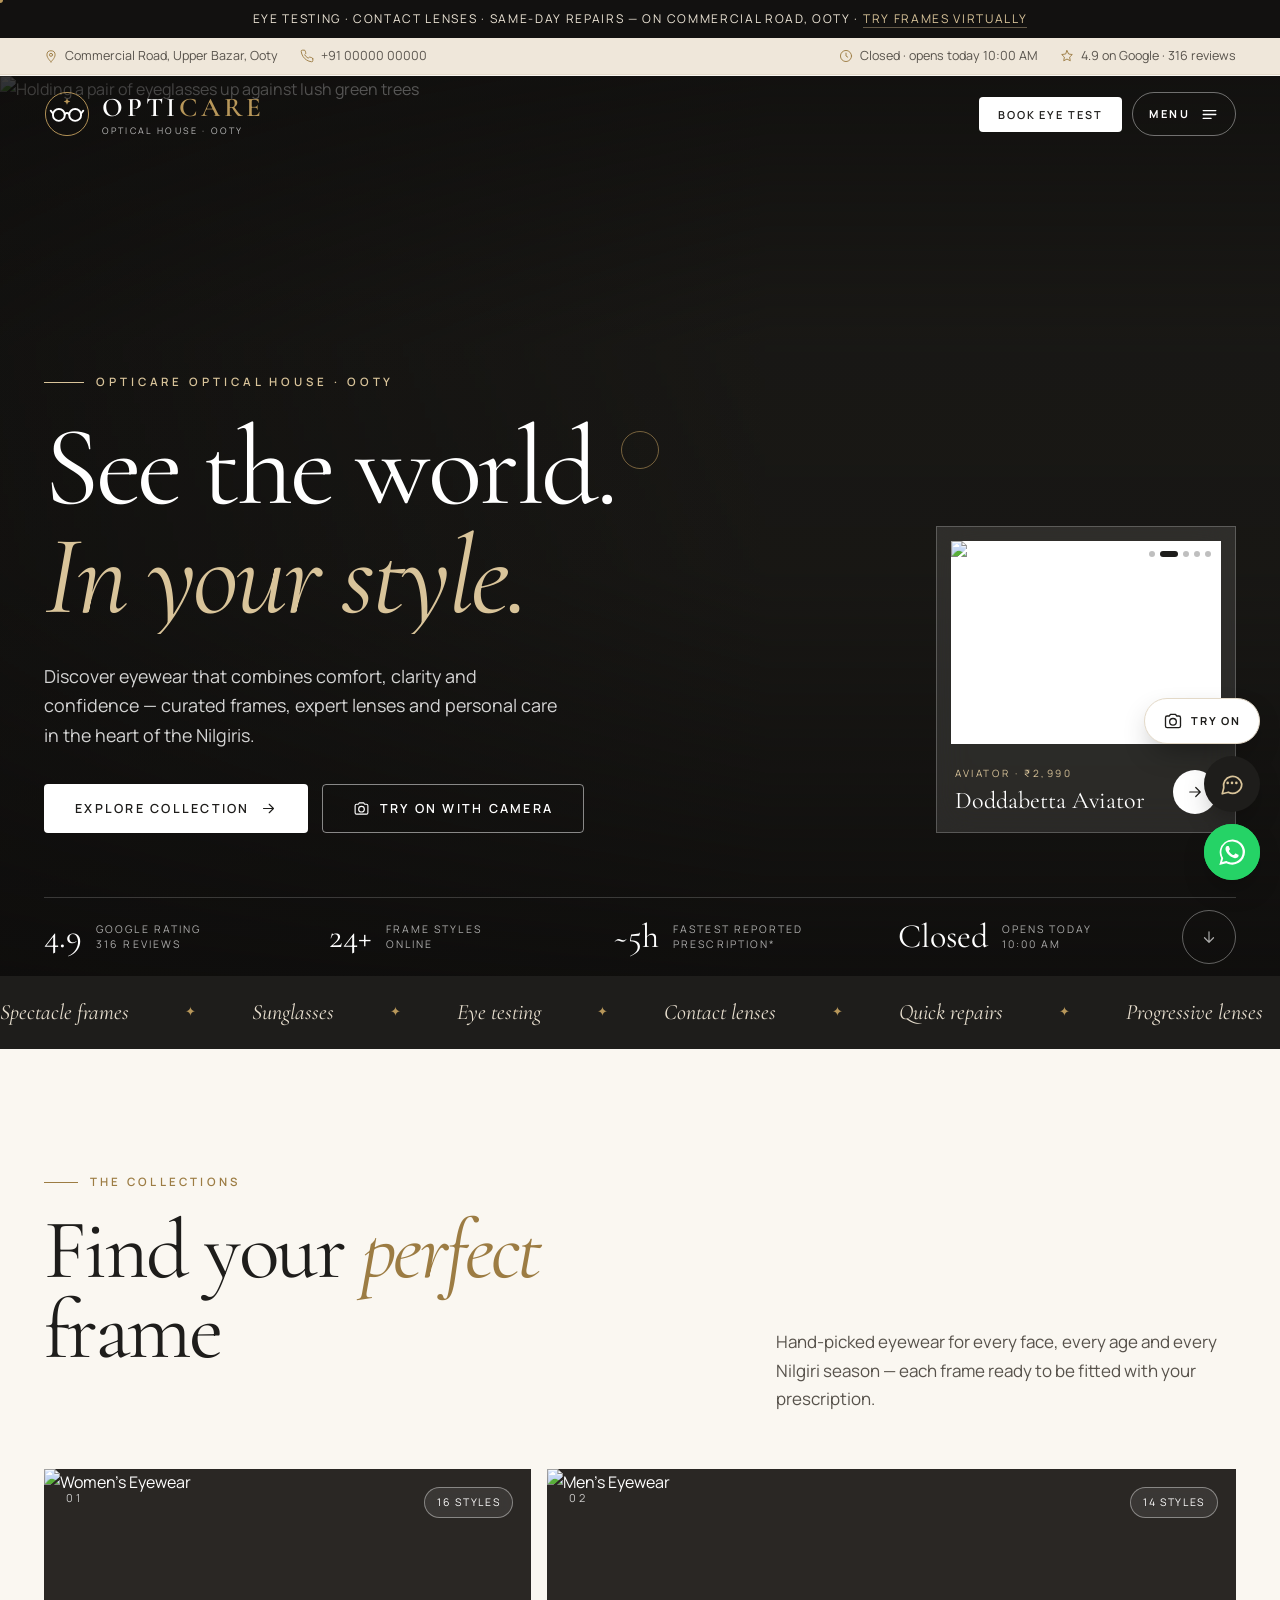
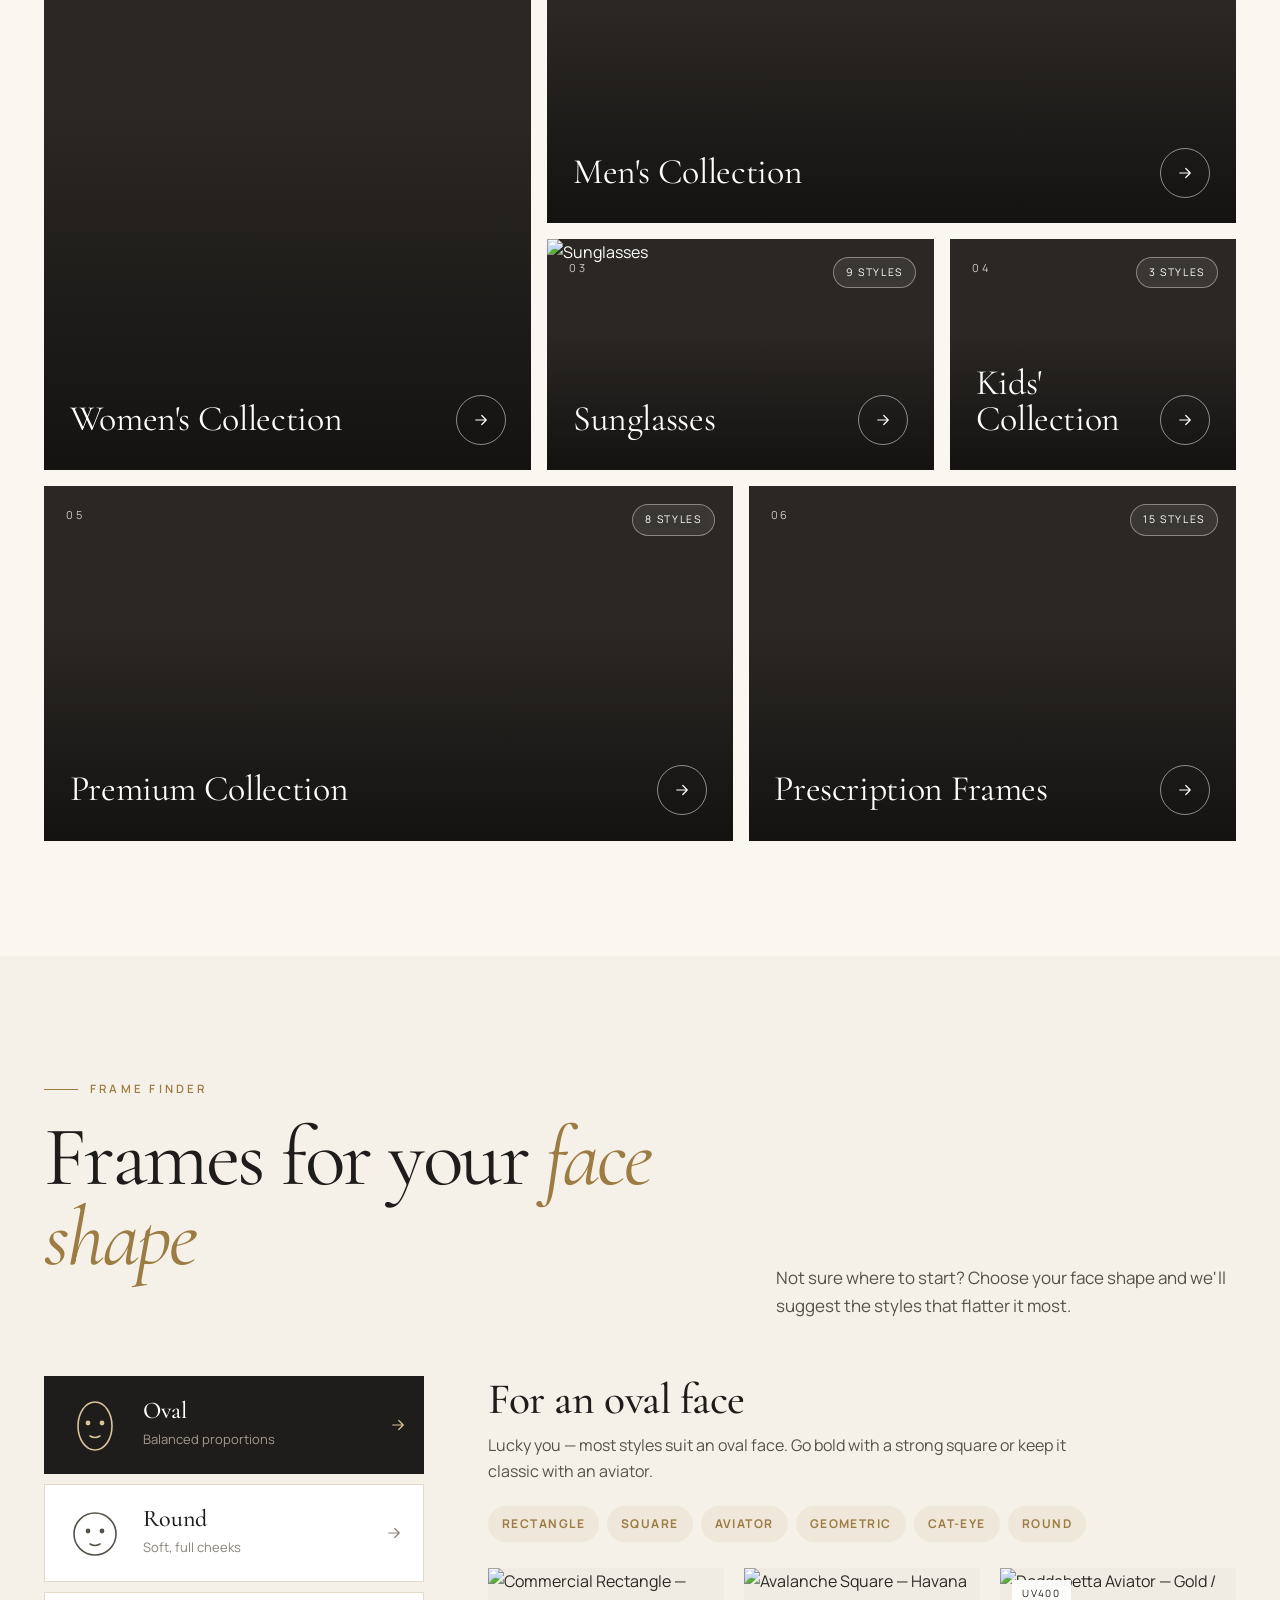
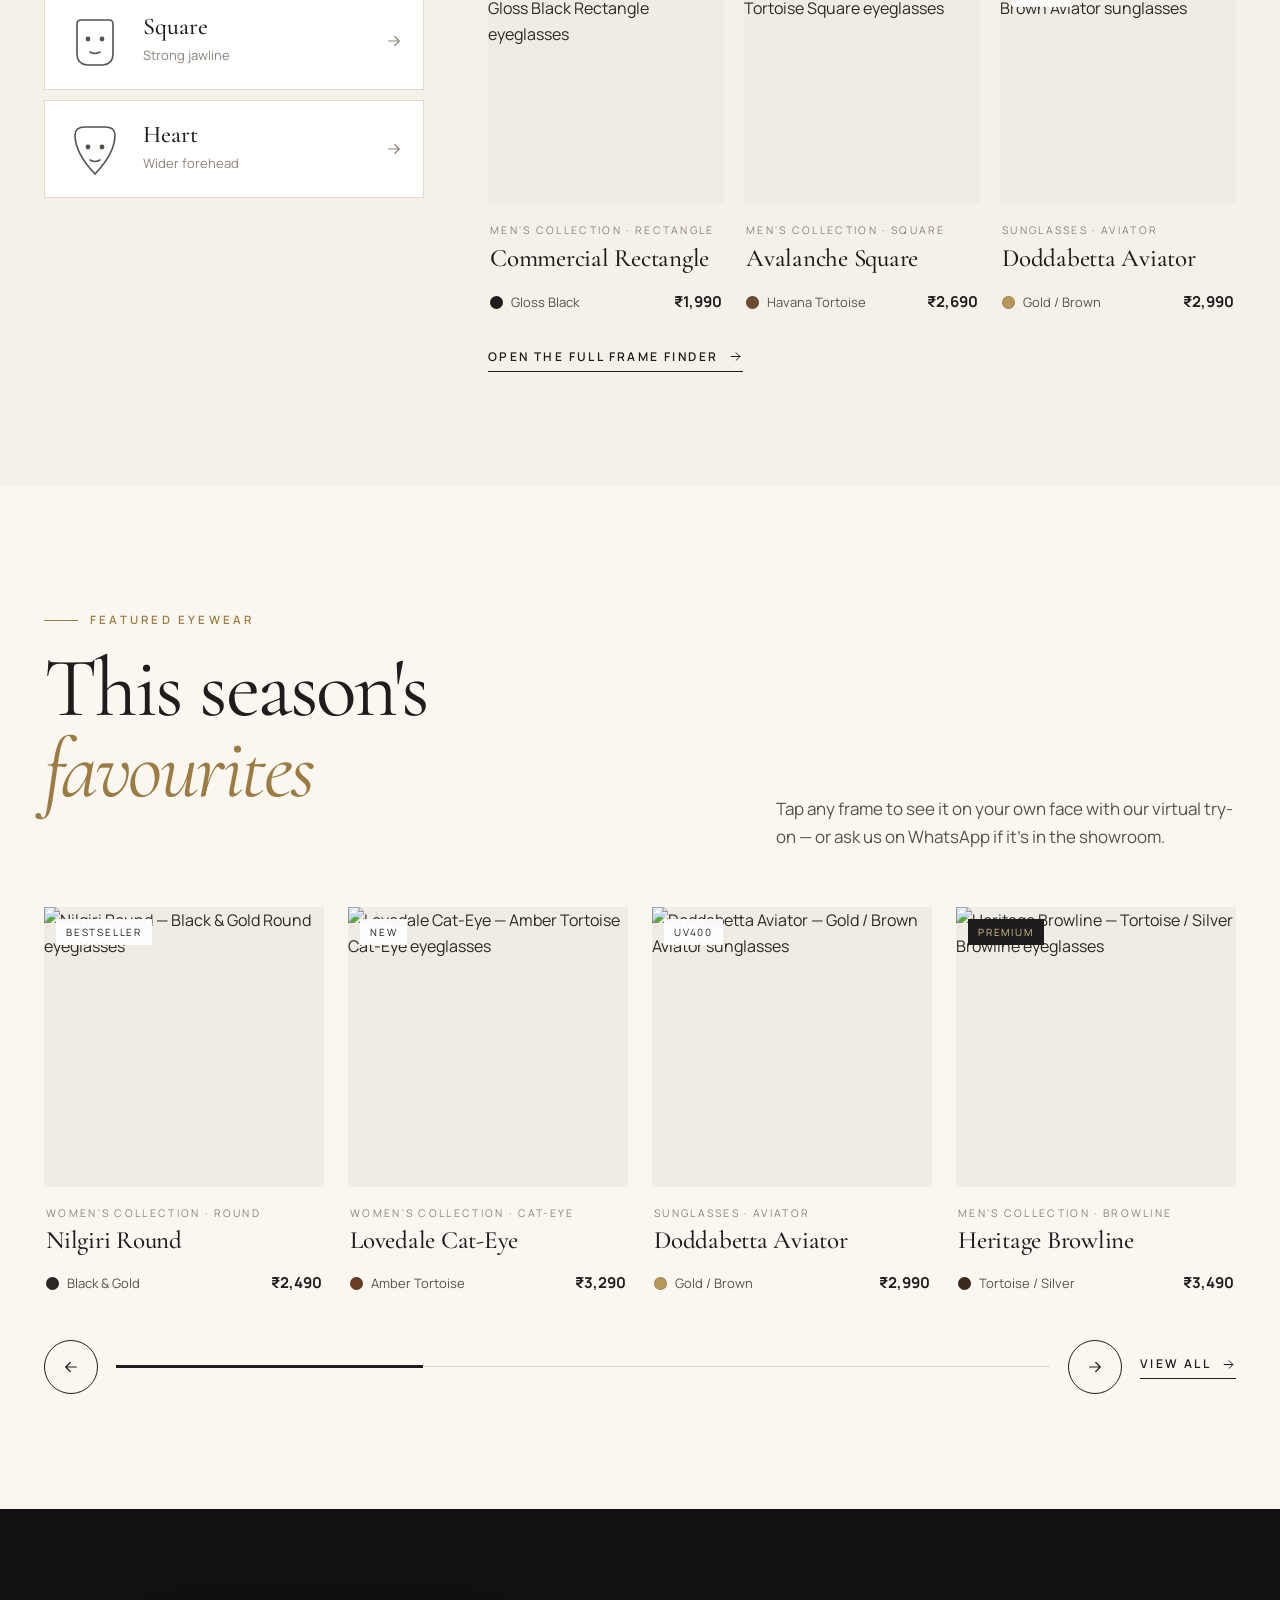
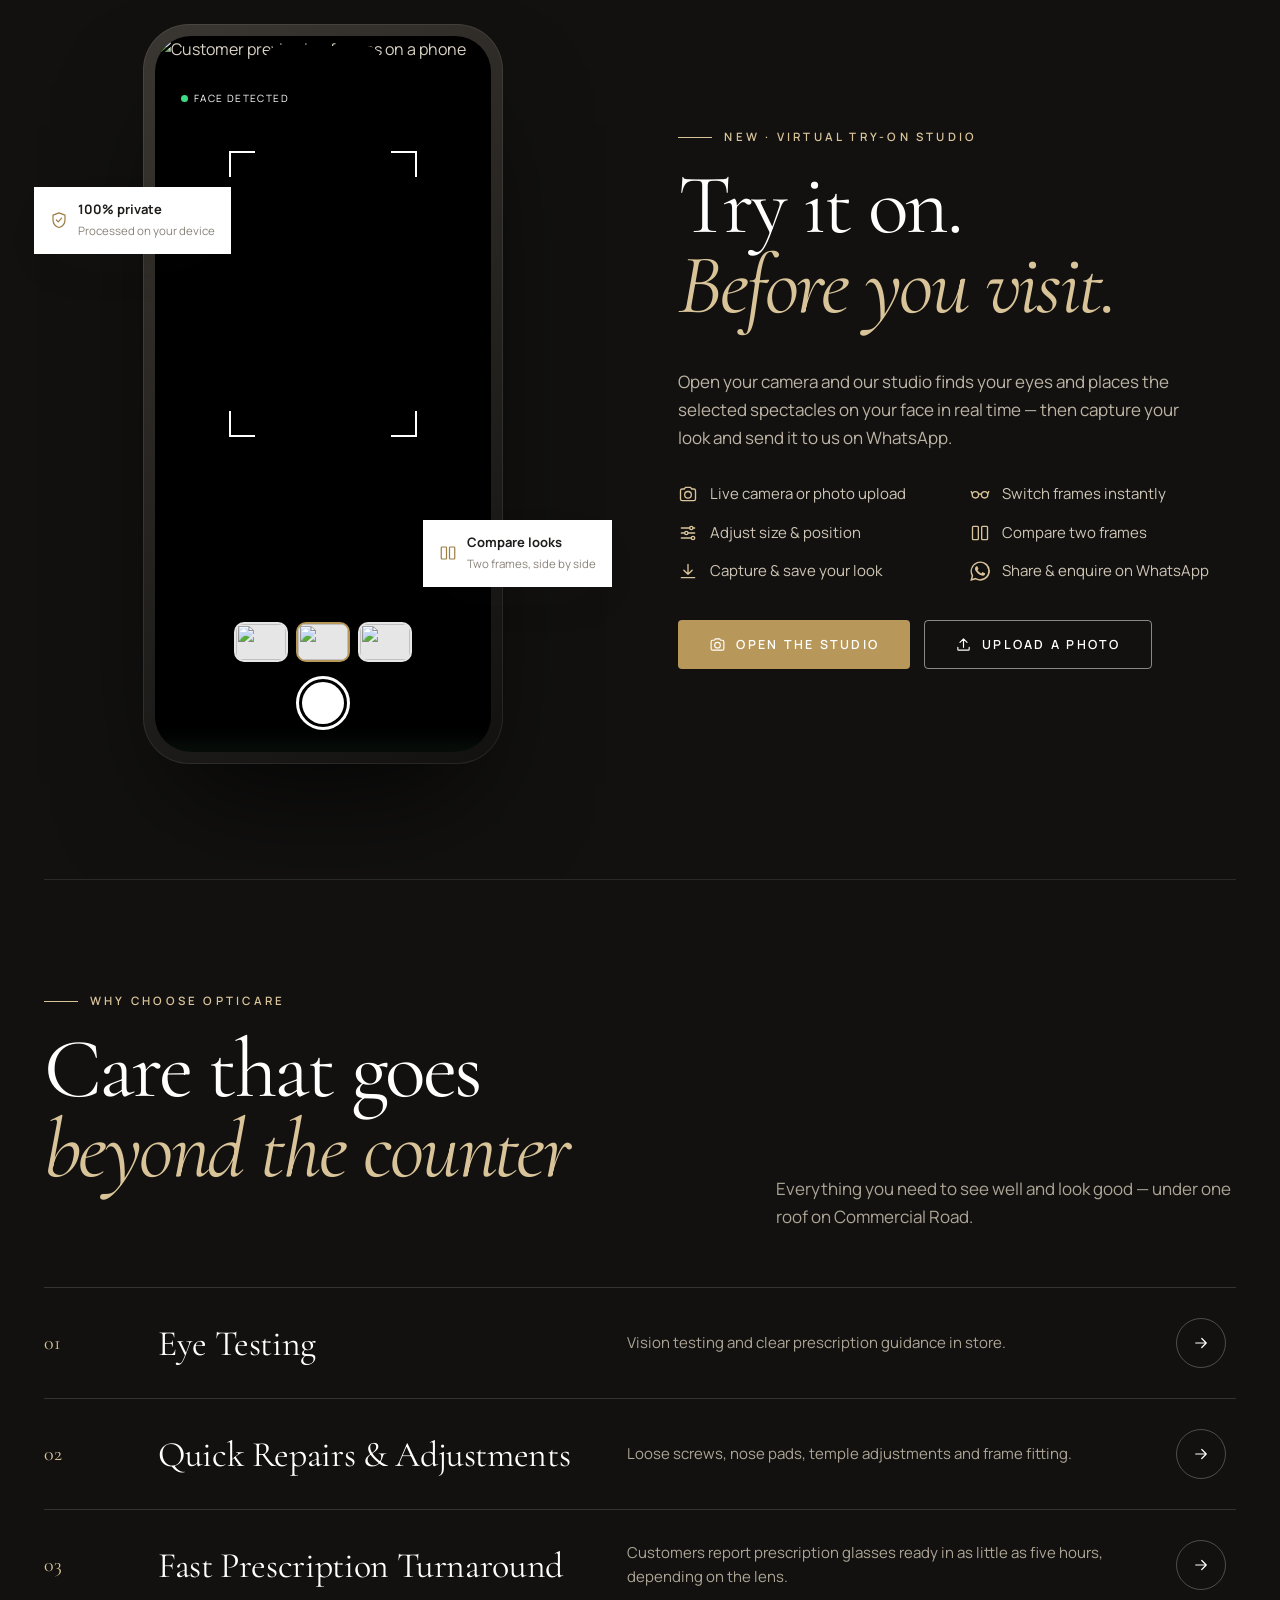
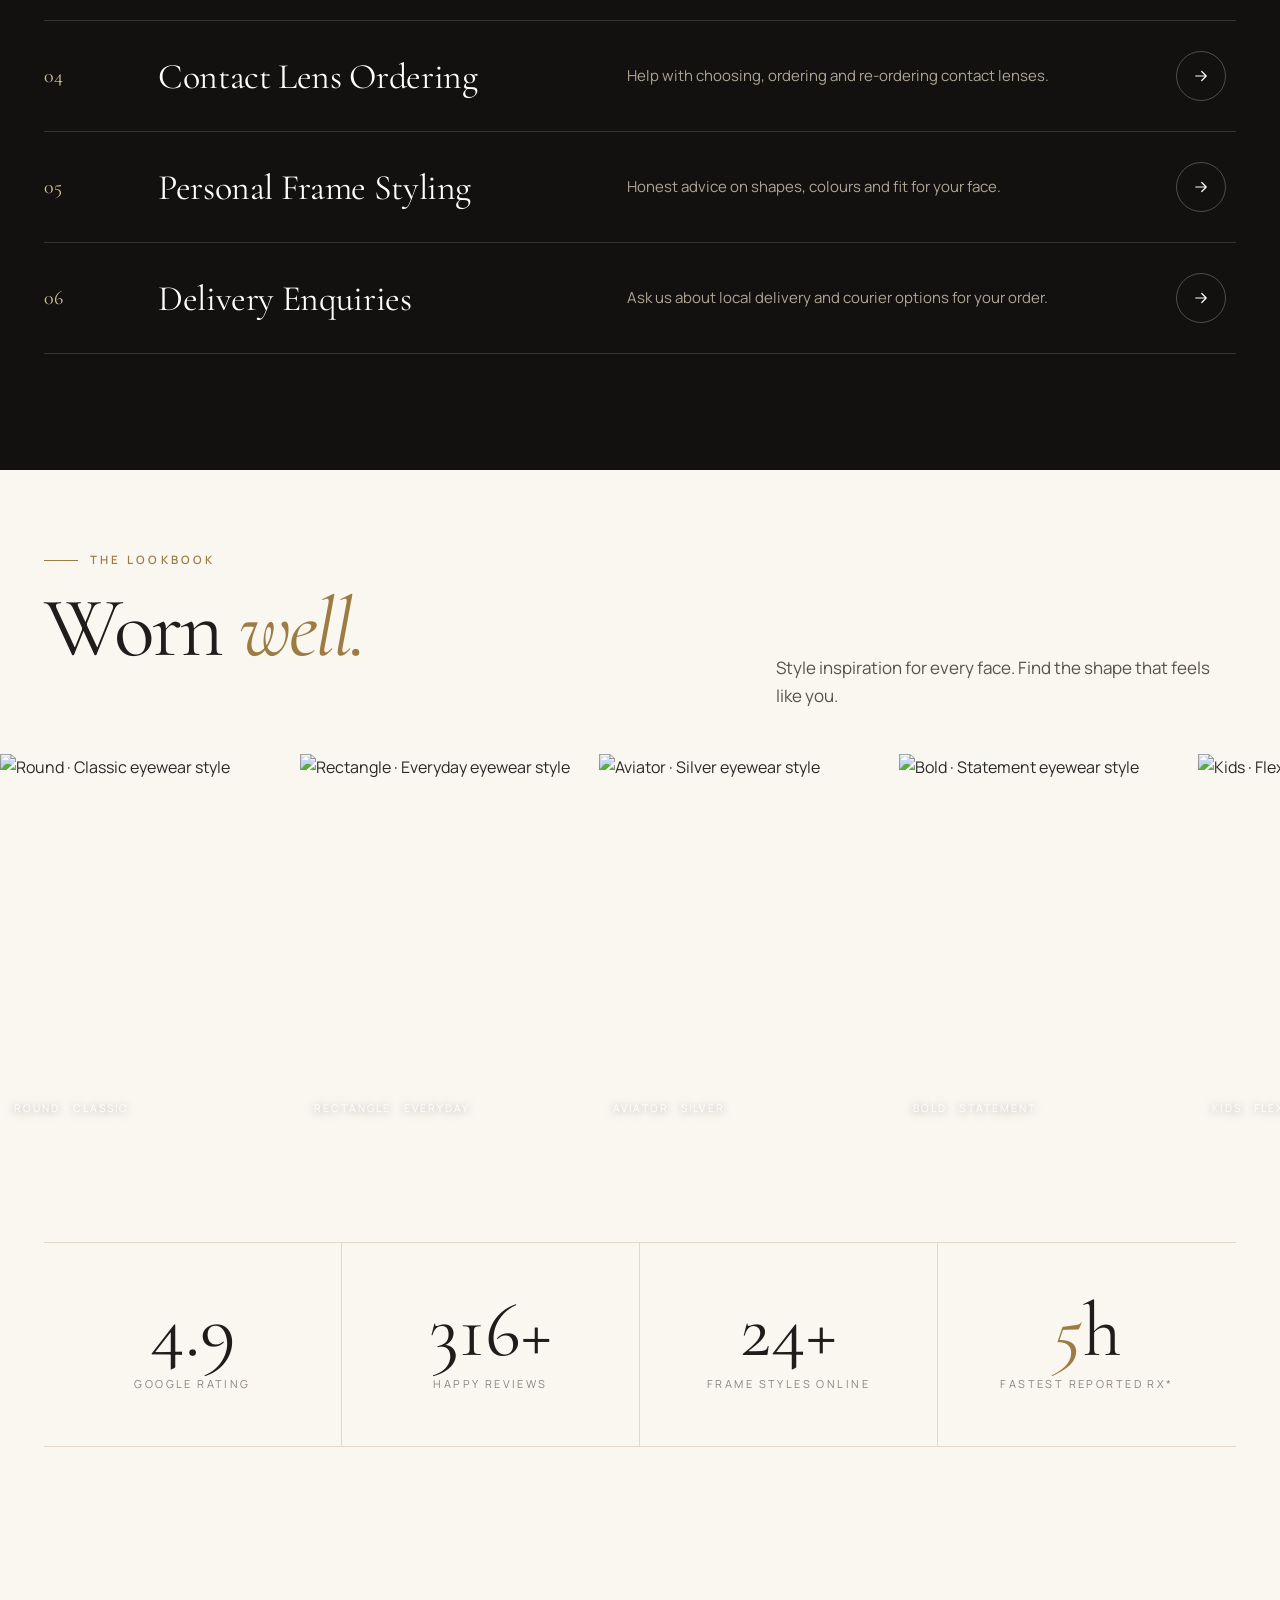
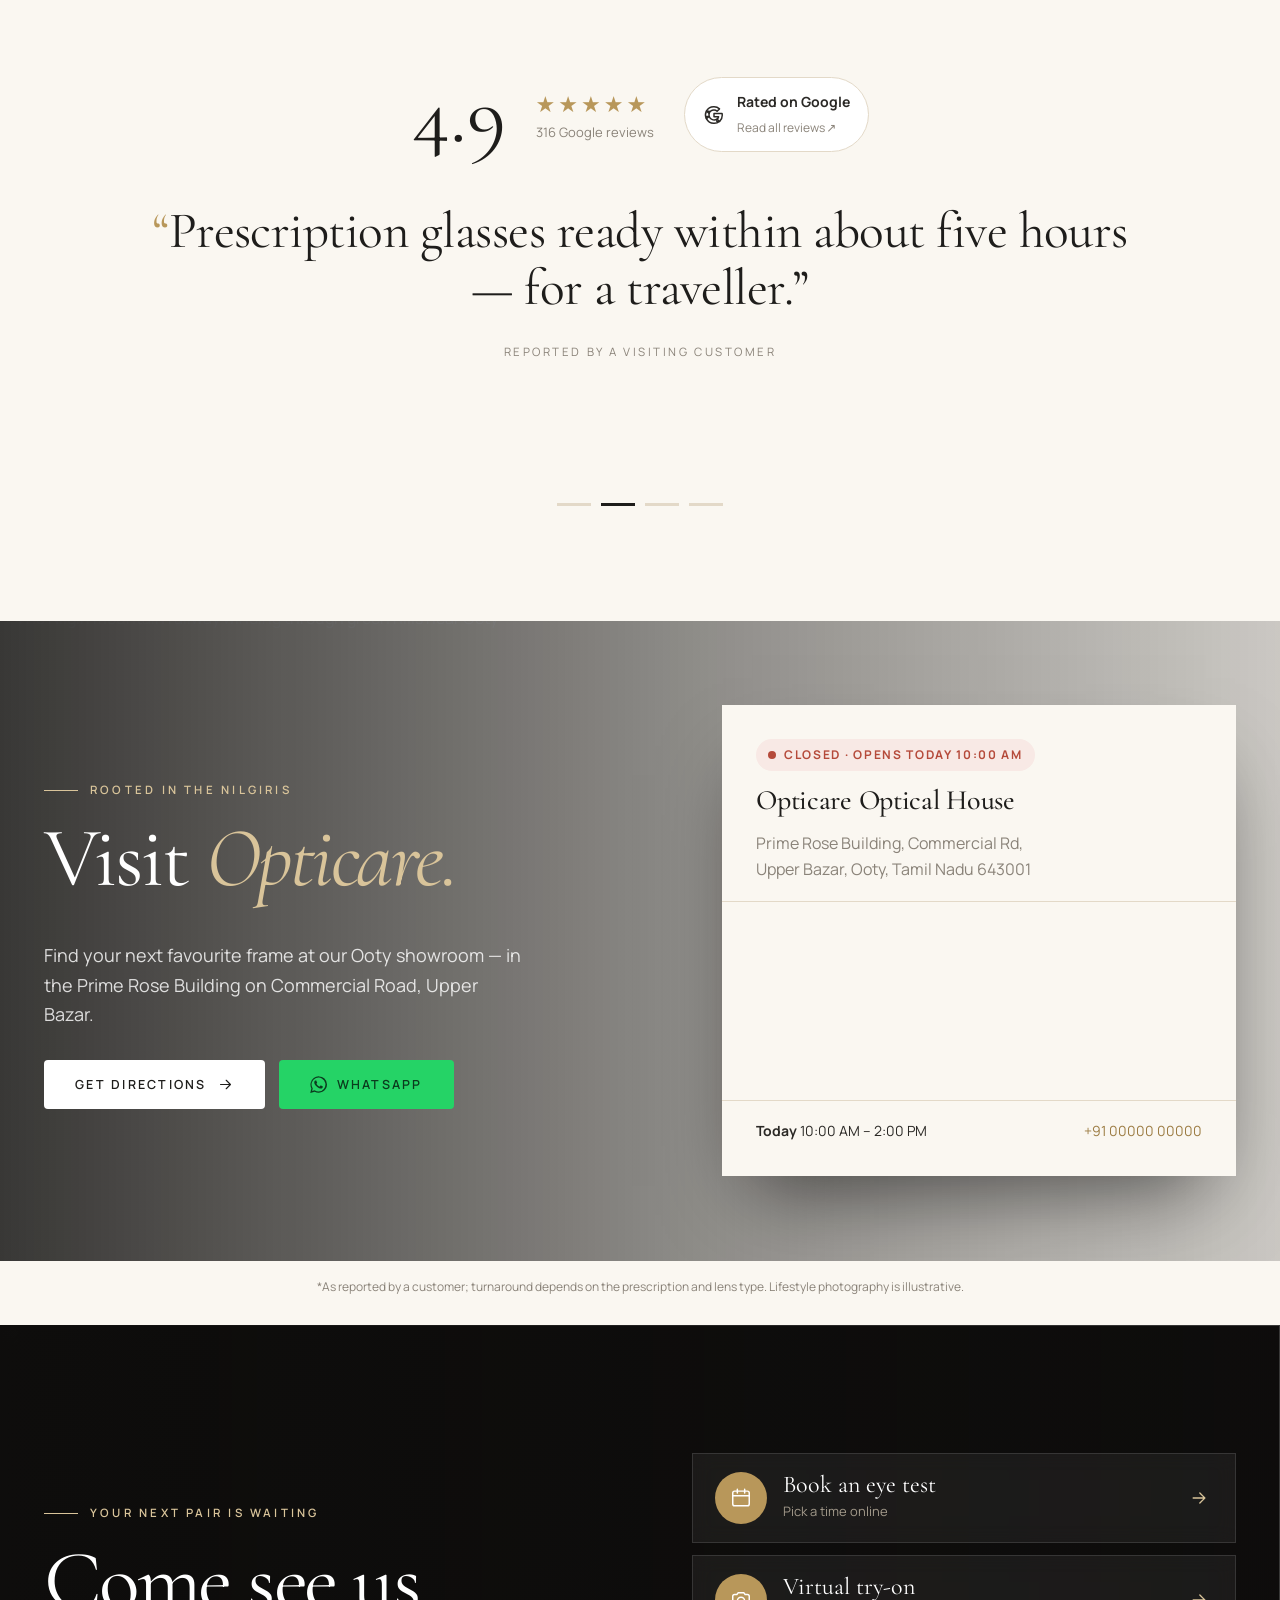
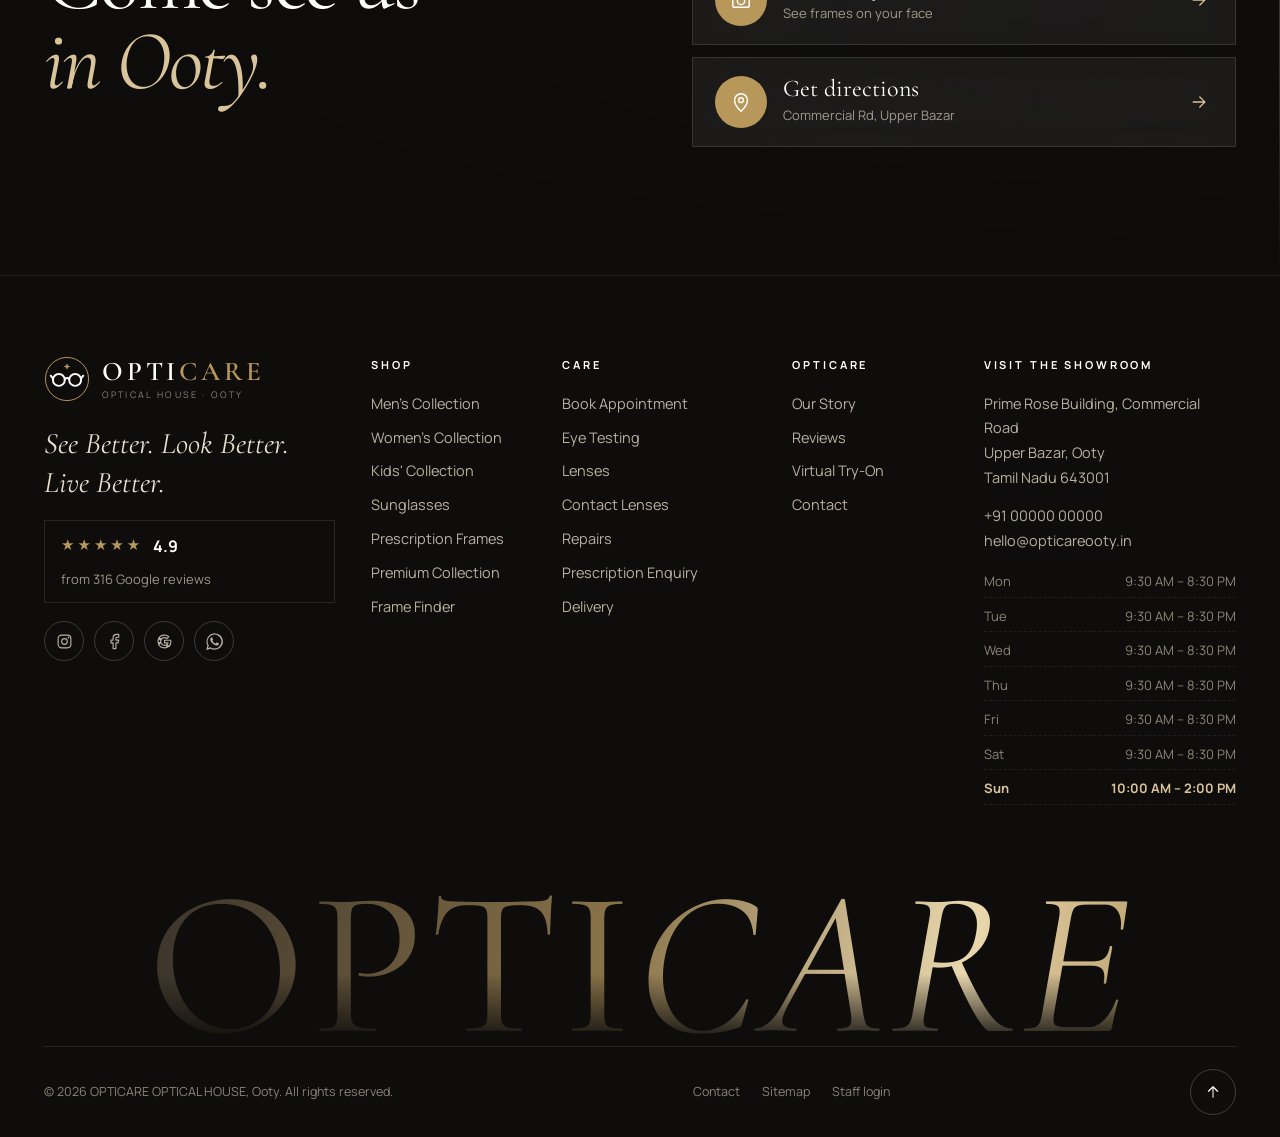
==== commit 5895b39a: "Improve mobile layout: move Try on/Enquire off frame photos - Product cards: on touch and small scre" ====
--- a/index.html
+++ b/index.html
@@ -14,8 +14,8 @@
 <link rel="icon" href="assets/img/favicon.svg" type="image/svg+xml">
 <link rel="preconnect" href="https://fonts.googleapis.com"><link rel="preconnect" href="https://fonts.gstatic.com" crossorigin>
 <link href="https://fonts.googleapis.com/css2?family=Cormorant+Garamond:ital,wght@0,400;0,500;0,600;1,400;1,500&family=Manrope:wght@400;500;600;700&display=swap" rel="stylesheet">
-<link rel="stylesheet" href="assets/css/style.css">
-<link rel="stylesheet" href="assets/css/luxe.css">
+<link rel="stylesheet" href="assets/css/style.css?v=3">
+<link rel="stylesheet" href="assets/css/luxe.css?v=3">
 <link rel="preconnect" href="https://images.unsplash.com">
 <script type="application/ld+json">
 {
@@ -209,9 +209,9 @@
   <p class="muted center" style="font-size:12px;padding:16px">*As reported by a customer; turnaround depends on the prescription and lens type. Lifestyle photography is illustrative.</p>
 </main>
 <div id="chrome-bottom"></div>
-<script src="assets/js/data.js"></script>
-<script src="assets/js/frames.js"></script>
-<script src="assets/js/layout.js"></script>
-<script src="assets/js/pages.js"></script>
+<script src="assets/js/data.js?v=3"></script>
+<script src="assets/js/frames.js?v=3"></script>
+<script src="assets/js/layout.js?v=3"></script>
+<script src="assets/js/pages.js?v=3"></script>
 </body>
 </html>
--- a/assets/css/luxe.css
+++ b/assets/css/luxe.css
@@ -124,7 +124,17 @@
 .p-swatches { display: flex; gap: 6px; margin-top: 2px; }
 .product-card .p-foot { padding-top: 10px; }
 .product-card .p-actions { display: none; }
-@media (hover: none) { .p-quick { transform: none; position: static; padding: 10px 0 0; } .product-card .p-media { overflow: hidden; } .p-quick a { background: var(--beige); } }
+/* Card actions below the photo (touch screens + small screens) — never over the frame */
+.p-cta { display: none; position: relative; z-index: 2; gap: 8px; margin-top: 14px; }
+.p-cta a { flex: 1; min-width: 0; min-height: 42px; display: inline-flex; align-items: center; justify-content: center; gap: 7px; padding: 10px 8px; border: 1px solid var(--line); background: #fff; color: var(--charcoal); font-size: 10.5px; letter-spacing: .12em; text-transform: uppercase; font-weight: 700; white-space: nowrap; transition: background .3s, color .3s, border-color .3s; }
+.p-cta a.wa { background: var(--wa); border-color: var(--wa); color: #0B3B1E; }
+.p-cta a:active { background: var(--charcoal); color: #fff; }
+.p-cta svg { width: 15px; height: 15px; flex: none; }
+@media (hover: none), (max-width: 900px) {
+  .p-quick { display: none; }
+  .p-cta { display: flex; }
+  .product-card:hover .p-media img.p-photo, .product-card:hover .p-media svg { transform: none; }
+}
 
 /* ---------- Rail (carousel) ---------- */
 .rail-wrap { position: relative; }
@@ -353,9 +363,28 @@
   .bento .b-women { order: 1; } .bento .b-men { order: 2; } .bento .b-sun { order: 3; } .bento .b-kids { order: 4; } .bento .b-rx { order: 5; grid-column: auto !important; grid-row: auto !important; } .bento .b-premium { order: 6; }
 }
 @media (max-width: 640px) {
-  .p-quick { gap: 6px; left: 8px; right: 8px; bottom: 8px; }
-  .p-quick a { padding: 10px 6px; font-size: 9.5px; letter-spacing: .1em; white-space: nowrap; }
-  .product-card .p-name { font-size: 22px; }
+  /* Two frames per row on phones */
+  #grid.g3, #related.g4 { grid-template-columns: repeat(2, minmax(0, 1fr)); gap: 22px 12px; }
+  .product-card .p-body { padding: 12px 0 4px; }
+  .product-card .p-cat { font-size: 9px; letter-spacing: .14em; overflow: hidden; text-overflow: ellipsis; white-space: nowrap; }
+  .product-card .p-name { font-size: 19px; margin: 3px 0 4px; }
+  .product-card .p-foot { flex-direction: column; align-items: flex-start; gap: 4px; padding-top: 6px; }
+  .product-card .p-meta { font-size: 12px; }
+  .product-card .p-price { font-size: 14px; }
+  .p-badge { top: 8px; left: 8px; font-size: 8.5px; padding: 4px 7px; letter-spacing: .12em; }
+  .shop-top { gap: 10px; }
+  .shop-top .search-box { width: 100%; }
+  .shop-top > div { width: 100%; }
+  .shop-top #count { white-space: nowrap; font-size: 13px !important; }
+  .shop-top select { margin-left: auto; min-width: 0; max-width: 46%; padding: 10px; font-size: 13px; }
+  .p-cta { flex-direction: column; gap: 6px; margin-top: 10px; }
+  .p-cta a { min-height: 38px; padding: 8px 6px; font-size: 10px; letter-spacing: .1em; }
+  .face-cards .p-cta { display: flex; }
+  /* Smaller floating buttons so they cover less content */
+  .fab { width: 50px; height: 50px; }
+  .fab svg { width: 23px; height: 23px; }
+  .fab-tryon { width: 42px; height: 42px; }
+  .fab-wrap { gap: 10px; }
 }
 
 /* ---------- Try-on: models + camera errors ---------- */
